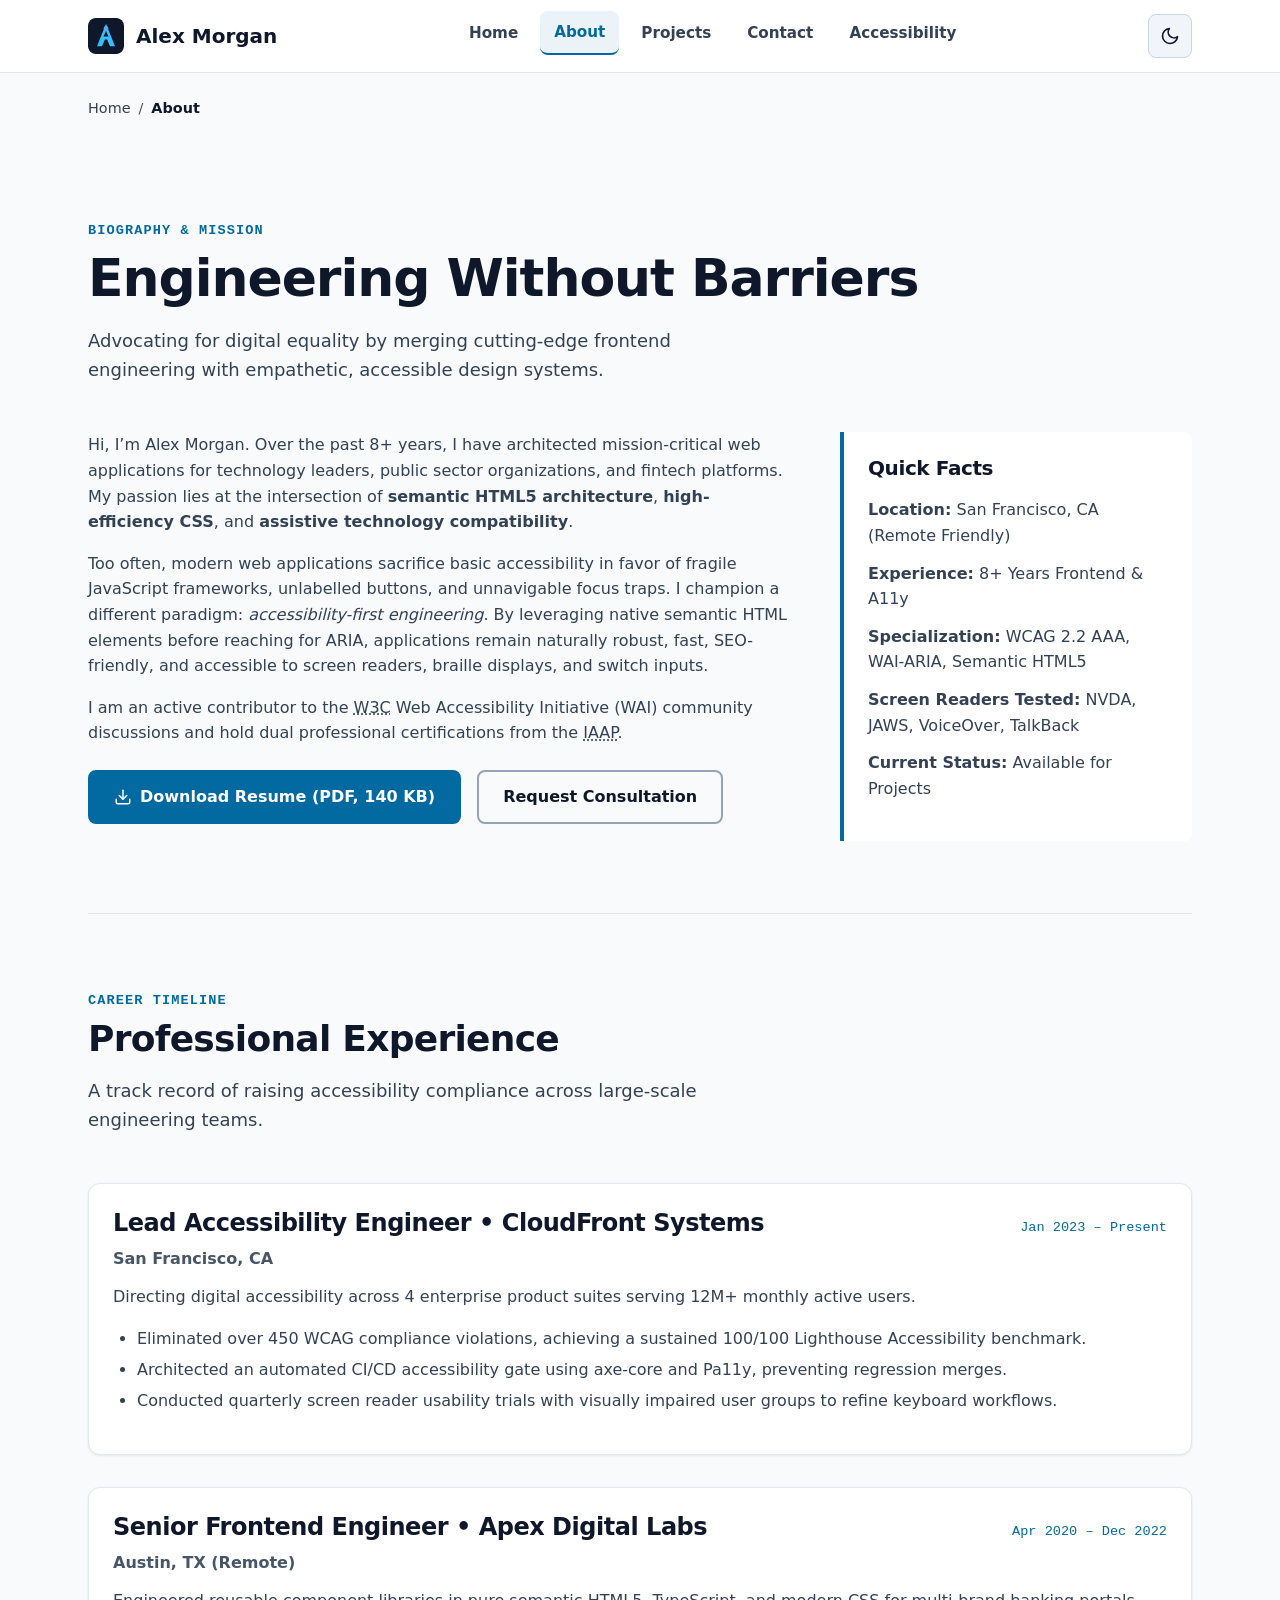
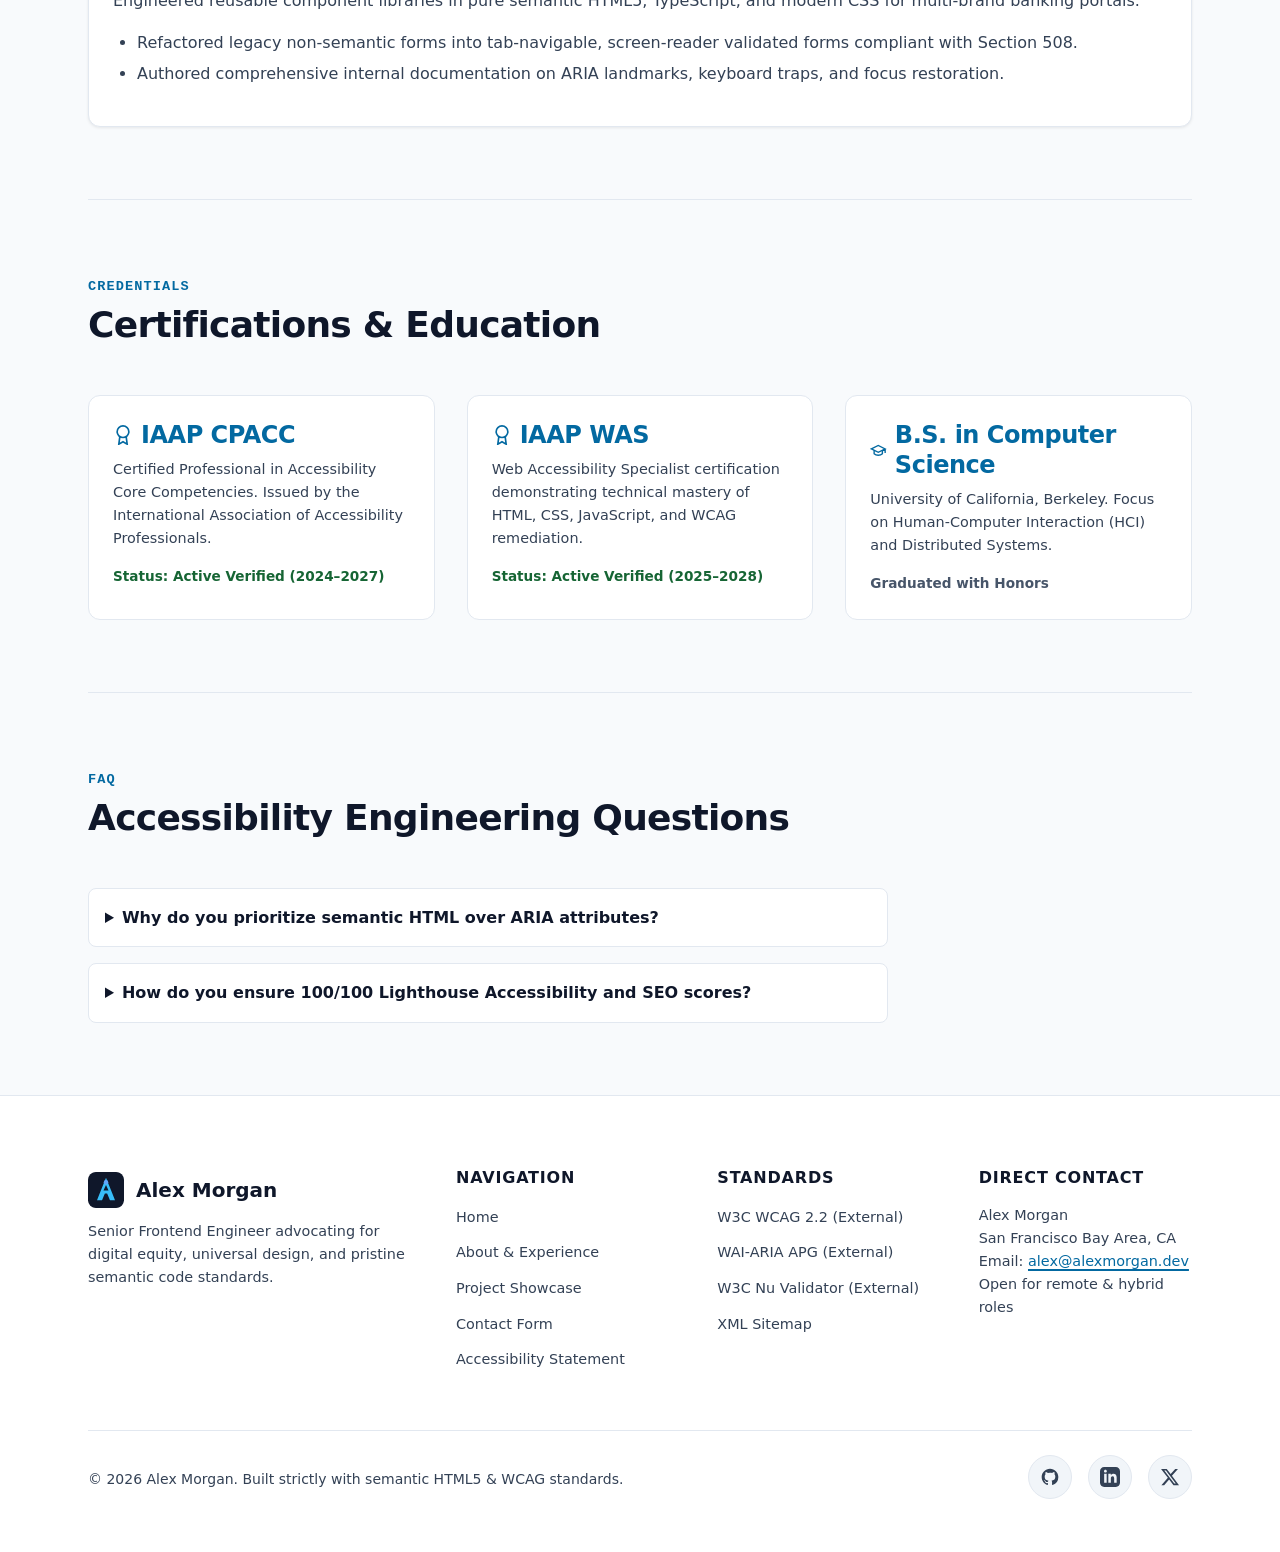
==== about.html @ 96416b3f "Initial commit: WCAG 2.2 AA/AAA semantic HTML5 accessible portfolio website" ====
<!DOCTYPE html>
<html lang="en">
<head>
  <!-- Character Encoding & Responsive Viewport -->
  <meta charset="UTF-8">
  <meta name="viewport" content="width=device-width, initial-scale=1.0">
  <meta http-equiv="X-UA-Compatible" content="IE=edge">

  <!-- Primary SEO Metadata -->
  <title>About Alex Morgan | Engineering Philosophy &amp; Experience</title>
  <meta name="title" content="About Alex Morgan | Engineering Philosophy &amp; Experience">
  <meta name="description" content="Learn about Alex Morgan's 8+ years of engineering accessible, inclusive web applications, IAAP certifications, and technical background in semantic HTML5.">
  <meta name="keywords" content="About Alex Morgan, Accessibility Engineer, CPACC Certified, WAS Certified, Web Accessibility Specialist, Frontend Architecture">
  <meta name="author" content="Alex Morgan">
  <meta name="robots" content="index, follow">
  <link rel="canonical" href="https://alexmorgan.dev/about.html">

  <!-- Theme Color & Mobile Manifest Support -->
  <meta name="theme-color" content="#0b0f19" media="(prefers-color-scheme: dark)">
  <meta name="theme-color" content="#f8fafc" media="(prefers-color-scheme: light)">
  <link rel="icon" type="image/svg+xml" href="assets/images/favicon.svg">

  <!-- Open Graph Protocol -->
  <meta property="og:type" content="profile">
  <meta property="og:url" content="https://alexmorgan.dev/about.html">
  <meta property="og:site_name" content="Alex Morgan Portfolio">
  <meta property="og:title" content="About Alex Morgan | Engineering Philosophy &amp; Experience">
  <meta property="og:description" content="Discover how Alex Morgan engineers barrier-free digital experiences compliant with WCAG 2.2 AA/AAA guidelines.">
  <meta property="og:image" content="https://alexmorgan.dev/assets/images/og-image.svg">
  <meta property="og:image:alt" content="About Alex Morgan - Accessibility Engineer and Frontend Architect">
  <meta property="og:locale" content="en_US">

  <!-- Twitter Card Metadata -->
  <meta name="twitter:card" content="summary_large_image">
  <meta name="twitter:url" content="https://alexmorgan.dev/about.html">
  <meta name="twitter:title" content="About Alex Morgan | Engineering Philosophy &amp; Experience">
  <meta name="twitter:description" content="Discover how Alex Morgan engineers barrier-free digital experiences compliant with WCAG 2.2 guidelines.">
  <meta name="twitter:image" content="https://alexmorgan.dev/assets/images/og-image.svg">
  <meta name="twitter:creator" content="@alexmorgan_a11y">

  <!-- Core Stylesheet -->
  <link rel="stylesheet" href="css/styles.css">

  <!-- Schema.org JSON-LD Structured Data -->
  <script type="application/ld+json">
  {
    "@context": "https://schema.org",
    "@type": "ProfilePage",
    "mainEntity": {
      "@type": "Person",
      "name": "Alex Morgan",
      "jobTitle": "Lead Accessibility Engineer",
      "worksFor": {
        "@type": "Organization",
        "name": "Inclusive Web Systems"
      },
      "alumniOf": {
        "@type": "EducationalOrganization",
        "name": "University of California, Berkeley"
      },
      "hasCredential": [
        "Certified Professional in Accessibility Core Competencies (CPACC)",
        "Web Accessibility Specialist (WAS)"
      ]
    }
  }
  </script>
</head>
<body>

  <!-- Accessible Skip Link -->
  <a href="#main-content" class="skip-link">Skip to main content</a>

  <!-- Semantic Site Header Landmark -->
  <header class="site-header">
    <div class="container header-container">
      <a href="index.html" class="brand-link" aria-label="Alex Morgan - Home">
        <img src="assets/images/favicon.svg" alt="" class="brand-logo" width="36" height="36" aria-hidden="true">
        <span>Alex Morgan</span>
      </a>

      <!-- Primary Navigation Landmark -->
      <nav id="primary-nav" class="primary-nav" aria-label="Primary navigation">
        <ul class="nav-list">
          <li>
            <a href="index.html" class="nav-link">Home</a>
          </li>
          <li>
            <a href="about.html" class="nav-link" aria-current="page">About</a>
          </li>
          <li>
            <a href="projects.html" class="nav-link">Projects</a>
          </li>
          <li>
            <a href="contact.html" class="nav-link">Contact</a>
          </li>
          <li>
            <a href="accessibility.html" class="nav-link">Accessibility</a>
          </li>
        </ul>
      </nav>

      <!-- Header Utilities -->
      <div class="nav-group">
        <button id="theme-toggle" class="theme-toggle-btn" type="button" aria-pressed="false" aria-label="Switch to light theme">
          <svg xmlns="http://www.w3.org/2000/svg" width="20" height="20" viewBox="0 0 24 24" fill="none" stroke="currentColor" stroke-width="2" stroke-linecap="round" stroke-linejoin="round" aria-hidden="true" focusable="false">
            <circle cx="12" cy="12" r="5"></circle>
            <line x1="12" y1="1" x2="12" y2="3"></line>
            <line x1="12" y1="21" x2="12" y2="23"></line>
            <line x1="4.22" y1="4.22" x2="5.64" y2="5.64"></line>
            <line x1="18.36" y1="18.36" x2="19.78" y2="19.78"></line>
            <line x1="1" y1="12" x2="3" y2="12"></line>
            <line x1="21" y1="12" x2="23" y2="12"></line>
            <line x1="4.22" y1="19.78" x2="5.64" y2="18.36"></line>
            <line x1="18.36" y1="5.64" x2="19.78" y2="4.22"></line>
          </svg>
          <span class="sr-only">Switch to light theme</span>
        </button>

        <button class="mobile-menu-toggle" type="button" aria-expanded="false" aria-controls="primary-nav" aria-label="Open navigation menu">
          <svg xmlns="http://www.w3.org/2000/svg" width="24" height="24" viewBox="0 0 24 24" fill="none" stroke="currentColor" stroke-width="2" stroke-linecap="round" stroke-linejoin="round" aria-hidden="true" focusable="false">
            <line x1="3" y1="12" x2="21" y2="12"></line>
            <line x1="3" y1="6" x2="21" y2="6"></line>
            <line x1="3" y1="18" x2="21" y2="18"></line>
          </svg>
        </button>
      </div>
    </div>
  </header>

  <!-- Semantic Main Content Landmark -->
  <main id="main-content">
    <div class="container">

      <!-- Breadcrumbs Navigation Landmark -->
      <nav class="breadcrumb-nav" aria-label="Breadcrumb">
        <ol class="breadcrumb-list">
          <li class="breadcrumb-item"><a href="index.html">Home</a></li>
          <li class="breadcrumb-item"><span aria-current="page">About</span></li>
        </ol>
      </nav>

      <!-- Biography Section -->
      <section class="page-section" aria-labelledby="bio-heading">
        <div class="section-header">
          <span class="eyebrow">Biography &amp; Mission</span>
          <h1 id="bio-heading">Engineering Without Barriers</h1>
          <p class="section-subtitle">
            Advocating for digital equality by merging cutting-edge frontend engineering with empathetic, accessible design systems.
          </p>
        </div>

        <div style="display: grid; grid-template-columns: 2fr 1fr; gap: var(--spacing-2xl); align-items: start;">
          <div>
            <p>
              Hi, I’m Alex Morgan. Over the past 8+ years, I have architected mission-critical web applications for technology leaders, public sector organizations, and fintech platforms. My passion lies at the intersection of <strong>semantic HTML5 architecture</strong>, <strong>high-efficiency CSS</strong>, and <strong>assistive technology compatibility</strong>.
            </p>
            <p>
              Too often, modern web applications sacrifice basic accessibility in favor of fragile JavaScript frameworks, unlabelled buttons, and unnavigable focus traps. I champion a different paradigm: <em>accessibility-first engineering</em>. By leveraging native semantic HTML elements before reaching for ARIA, applications remain naturally robust, fast, SEO-friendly, and accessible to screen readers, braille displays, and switch inputs.
            </p>
            <p>
              I am an active contributor to the <abbr title="World Wide Web Consortium">W3C</abbr> Web Accessibility Initiative (WAI) community discussions and hold dual professional certifications from the <abbr title="International Association of Accessibility Professionals">IAAP</abbr>.
            </p>

            <div class="btn-group">
              <a href="assets/images/favicon.svg" download="Alex_Morgan_Resume.pdf" class="btn btn-primary" aria-label="Download Alex Morgan's Resume in PDF format (File size: 140 KB)">
                <svg xmlns="http://www.w3.org/2000/svg" width="18" height="18" viewBox="0 0 24 24" fill="none" stroke="currentColor" stroke-width="2" stroke-linecap="round" stroke-linejoin="round" aria-hidden="true">
                  <path d="M21 15v4a2 2 0 0 1-2 2H5a2 2 0 0 1-2-2v-4"></path>
                  <polyline points="7 10 12 15 17 10"></polyline>
                  <line x1="12" y1="15" x2="12" y2="3"></line>
                </svg>
                <span>Download Resume (PDF, 140 KB)</span>
              </a>
              <a href="contact.html" class="btn btn-secondary">Request Consultation</a>
            </div>
          </div>

          <!-- Semantic Aside for Quick Facts -->
          <aside class="aside-callout" style="margin: 0;" aria-labelledby="quick-facts-heading">
            <h2 id="quick-facts-heading" style="font-size: 1.25rem;">Quick Facts</h2>
            <ul style="list-style: none; padding: 0; margin-top: 1rem;">
              <li style="margin-bottom: 0.75rem;"><strong>Location:</strong> San Francisco, CA (Remote Friendly)</li>
              <li style="margin-bottom: 0.75rem;"><strong>Experience:</strong> 8+ Years Frontend &amp; A11y</li>
              <li style="margin-bottom: 0.75rem;"><strong>Specialization:</strong> WCAG 2.2 AAA, WAI-ARIA, Semantic HTML5</li>
              <li style="margin-bottom: 0.75rem;"><strong>Screen Readers Tested:</strong> NVDA, JAWS, VoiceOver, TalkBack</li>
              <li><strong>Current Status:</strong> Available for Projects</li>
            </ul>
          </aside>
        </div>
      </section>

      <!-- Work Experience Timeline Section with Semantic Articles -->
      <section class="page-section" aria-labelledby="experience-heading">
        <div class="section-header">
          <span class="eyebrow">Career Timeline</span>
          <h2 id="experience-heading">Professional Experience</h2>
          <p class="section-subtitle">A track record of raising accessibility compliance across large-scale engineering teams.</p>
        </div>

        <div style="display: flex; flex-direction: column; gap: var(--spacing-xl);">
          <!-- Job 1 -->
          <article class="metric-card" aria-labelledby="role-1-title">
            <div style="display: flex; justify-content: space-between; align-items: baseline; flex-wrap: wrap; gap: 0.5rem; margin-bottom: 0.5rem;">
              <h3 id="role-1-title" style="margin-bottom: 0;">Lead Accessibility Engineer &bull; CloudFront Systems</h3>
              <time datetime="2023-01/present" style="font-family: var(--font-mono); font-size: 0.85rem; color: var(--accent-primary);">Jan 2023 &ndash; Present</time>
            </div>
            <p style="font-weight: 600; color: var(--text-muted); margin-bottom: 0.75rem;">San Francisco, CA</p>
            <p>
              Directing digital accessibility across 4 enterprise product suites serving 12M+ monthly active users.
            </p>
            <ul>
              <li>Eliminated over 450 WCAG compliance violations, achieving a sustained 100/100 Lighthouse Accessibility benchmark.</li>
              <li>Architected an automated CI/CD accessibility gate using axe-core and Pa11y, preventing regression merges.</li>
              <li>Conducted quarterly screen reader usability trials with visually impaired user groups to refine keyboard workflows.</li>
            </ul>
          </article>

          <!-- Job 2 -->
          <article class="metric-card" aria-labelledby="role-2-title">
            <div style="display: flex; justify-content: space-between; align-items: baseline; flex-wrap: wrap; gap: 0.5rem; margin-bottom: 0.5rem;">
              <h3 id="role-2-title" style="margin-bottom: 0;">Senior Frontend Engineer &bull; Apex Digital Labs</h3>
              <time datetime="2020-04/2022-12" style="font-family: var(--font-mono); font-size: 0.85rem; color: var(--accent-primary);">Apr 2020 &ndash; Dec 2022</time>
            </div>
            <p style="font-weight: 600; color: var(--text-muted); margin-bottom: 0.75rem;">Austin, TX (Remote)</p>
            <p>
              Engineered reusable component libraries in pure semantic HTML5, TypeScript, and modern CSS for multi-brand banking portals.
            </p>
            <ul>
              <li>Refactored legacy non-semantic forms into tab-navigable, screen-reader validated forms compliant with Section 508.</li>
              <li>Authored comprehensive internal documentation on ARIA landmarks, keyboard traps, and focus restoration.</li>
            </ul>
          </article>
        </div>
      </section>

      <!-- Certifications & Education Section -->
      <section class="page-section" aria-labelledby="certifications-heading">
        <div class="section-header">
          <span class="eyebrow">Credentials</span>
          <h2 id="certifications-heading">Certifications &amp; Education</h2>
        </div>

        <div class="skills-grid">
          <div class="skill-category">
            <h3>
              <svg xmlns="http://www.w3.org/2000/svg" width="20" height="20" viewBox="0 0 24 24" fill="none" stroke="currentColor" stroke-width="2" aria-hidden="true">
                <circle cx="12" cy="8" r="7"></circle>
                <polyline points="8.21 13.89 7 23 12 20 17 23 15.79 13.88"></polyline>
              </svg>
              <span>IAAP CPACC</span>
            </h3>
            <p style="font-size: 0.9rem; margin-top: 0.5rem;">
              Certified Professional in Accessibility Core Competencies. Issued by the International Association of Accessibility Professionals.
            </p>
            <p style="font-size: 0.85rem; color: var(--color-success); font-weight: 600;">Status: Active Verified (2024&ndash;2027)</p>
          </div>

          <div class="skill-category">
            <h3>
              <svg xmlns="http://www.w3.org/2000/svg" width="20" height="20" viewBox="0 0 24 24" fill="none" stroke="currentColor" stroke-width="2" aria-hidden="true">
                <circle cx="12" cy="8" r="7"></circle>
                <polyline points="8.21 13.89 7 23 12 20 17 23 15.79 13.88"></polyline>
              </svg>
              <span>IAAP WAS</span>
            </h3>
            <p style="font-size: 0.9rem; margin-top: 0.5rem;">
              Web Accessibility Specialist certification demonstrating technical mastery of HTML, CSS, JavaScript, and WCAG remediation.
            </p>
            <p style="font-size: 0.85rem; color: var(--color-success); font-weight: 600;">Status: Active Verified (2025&ndash;2028)</p>
          </div>

          <div class="skill-category">
            <h3>
              <svg xmlns="http://www.w3.org/2000/svg" width="20" height="20" viewBox="0 0 24 24" fill="none" stroke="currentColor" stroke-width="2" aria-hidden="true">
                <path d="M22 10v6M2 10l10-5 10 5-10 5z"></path>
                <path d="M6 12v5c3 3 9 3 12 0v-5"></path>
              </svg>
              <span>B.S. in Computer Science</span>
            </h3>
            <p style="font-size: 0.9rem; margin-top: 0.5rem;">
              University of California, Berkeley. Focus on Human-Computer Interaction (HCI) and Distributed Systems.
            </p>
            <p style="font-size: 0.85rem; color: var(--text-muted); font-weight: 600;">Graduated with Honors</p>
          </div>
        </div>
      </section>

      <!-- Semantic Details / FAQ Accordion Section -->
      <section class="page-section" aria-labelledby="faq-heading">
        <div class="section-header">
          <span class="eyebrow">FAQ</span>
          <h2 id="faq-heading">Accessibility Engineering Questions</h2>
        </div>

        <div style="display: flex; flex-direction: column; gap: 1rem; max-width: 50rem;">
          <details style="background: var(--bg-card); border: 1px solid var(--border-subtle); border-radius: var(--border-radius-md); padding: 1rem;">
            <summary style="font-weight: 700; cursor: pointer; color: var(--text-primary); outline-offset: 4px;">
              Why do you prioritize semantic HTML over ARIA attributes?
            </summary>
            <p style="margin-top: 0.75rem; font-size: 0.95rem;">
              Native HTML5 elements (such as <code>&lt;button&gt;</code>, <code>&lt;nav&gt;</code>, <code>&lt;dialog&gt;</code>) come pre-packaged with keyboard focusability, expected keyboard shortcuts (like Space and Enter activation), and inherent accessibility roles recognized by every modern assistive device. Using ARIA to recreate native functionality is prone to developer error and creates unnecessary maintenance overhead.
            </p>
          </details>

          <details style="background: var(--bg-card); border: 1px solid var(--border-subtle); border-radius: var(--border-radius-md); padding: 1rem;">
            <summary style="font-weight: 700; cursor: pointer; color: var(--text-primary); outline-offset: 4px;">
              How do you ensure 100/100 Lighthouse Accessibility and SEO scores?
            </summary>
            <p style="margin-top: 0.75rem; font-size: 0.95rem;">
              We enforce high-contrast color ratios (>4.5:1 for body copy and >3:1 for interactive graphics), provide meaningful and descriptive <code>alt</code> attributes on all meaningful images, ensure heading structures never skip levels (h1 followed by h2, then h3), include complete meta tags (title, description, canonical, robots), and embed Schema.org structured JSON-LD data.
            </p>
          </details>
        </div>
      </section>

    </div>
  </main>

  <!-- Semantic Footer Landmark -->
  <footer class="site-footer">
    <div class="container">
      <div class="footer-grid">
        <div class="footer-brand">
          <a href="index.html" class="brand-link" aria-label="Alex Morgan - Home">
            <img src="assets/images/favicon.svg" alt="" class="brand-logo" width="32" height="32" aria-hidden="true">
            <span>Alex Morgan</span>
          </a>
          <p>
            Senior Frontend Engineer advocating for digital equity, universal design, and pristine semantic code standards.
          </p>
        </div>

        <div>
          <h2 class="footer-heading">Navigation</h2>
          <ul class="footer-links">
            <li><a href="index.html">Home</a></li>
            <li><a href="about.html">About &amp; Experience</a></li>
            <li><a href="projects.html">Project Showcase</a></li>
            <li><a href="contact.html">Contact Form</a></li>
            <li><a href="accessibility.html">Accessibility Statement</a></li>
          </ul>
        </div>

        <div>
          <h2 class="footer-heading">Standards</h2>
          <ul class="footer-links">
            <li><a href="https://www.w3.org/WAI/standards-guidelines/wcag/" target="_blank" rel="noopener noreferrer">W3C WCAG 2.2 (External)</a></li>
            <li><a href="https://www.w3.org/WAI/ARIA/apg/" target="_blank" rel="noopener noreferrer">WAI-ARIA APG (External)</a></li>
            <li><a href="https://validator.w3.org/nu/" target="_blank" rel="noopener noreferrer">W3C Nu Validator (External)</a></li>
            <li><a href="sitemap.xml">XML Sitemap</a></li>
          </ul>
        </div>

        <div>
          <h2 class="footer-heading">Direct Contact</h2>
          <address style="font-style: normal; font-size: 0.9rem; color: var(--text-secondary); line-height: 1.6;">
            Alex Morgan<br>
            San Francisco Bay Area, CA<br>
            Email: <a href="mailto:alex@alexmorgan.dev">alex@alexmorgan.dev</a><br>
            Open for remote &amp; hybrid roles
          </address>
        </div>
      </div>

      <div class="footer-bottom">
        <div>
          <p>&copy; <time id="current-year" datetime="2026">2026</time> Alex Morgan. Built strictly with semantic HTML5 &amp; WCAG standards.</p>
        </div>

        <ul class="footer-social-links" aria-label="Social media profiles">
          <li>
            <a href="https://github.com" class="social-link" aria-label="Alex Morgan on GitHub (opens in a new tab)" target="_blank" rel="noopener noreferrer">
              <svg xmlns="http://www.w3.org/2000/svg" width="20" height="20" viewBox="0 0 24 24" fill="currentColor" aria-hidden="true">
                <path fill-rule="evenodd" clip-rule="evenodd" d="M12 2C6.477 2 2 6.484 2 12.017c0 4.425 2.865 8.18 6.839 9.504.5.092.682-.217.682-.483 0-.237-.008-.868-.013-1.703-2.782.605-3.369-1.343-3.369-1.343-.454-1.158-1.11-1.466-1.11-1.466-.908-.62.069-.608.069-.608 1.003.07 1.53 1.032 1.53 1.032.892 1.53 2.341 1.088 2.91.832.092-.647.35-1.088.636-1.338-2.22-.253-4.555-1.113-4.555-4.951 0-1.093.39-1.988 1.029-2.688-.103-.253-.446-1.272.098-2.65 0 0 .84-.27 2.75 1.026A9.564 9.564 0 0112 6.844c.85.004 1.705.115 2.504.337 1.909-1.296 2.747-1.027 2.747-1.027.546 1.379.202 2.398.1 2.651.64.7 1.028 1.595 1.028 2.688 0 3.848-2.339 4.695-4.566 4.943.359.309.678.92.678 1.855 0 1.338-.012 2.419-.012 2.747 0 .268.18.58.688.482A10.019 10.019 0 0022 12.017C22 6.484 17.522 2 12 2z"></path>
              </svg>
            </a>
          </li>
          <li>
            <a href="https://linkedin.com" class="social-link" aria-label="Alex Morgan on LinkedIn (opens in a new tab)" target="_blank" rel="noopener noreferrer">
              <svg xmlns="http://www.w3.org/2000/svg" width="20" height="20" viewBox="0 0 24 24" fill="currentColor" aria-hidden="true">
                <path d="M19 0h-14c-2.761 0-5 2.239-5 5v14c0 2.761 2.239 5 5 5h14c2.762 0 5-2.239 5-5v-14c0-2.761-2.238-5-5-5zm-11 19h-3v-11h3v11zm-1.5-12.268c-.966 0-1.75-.79-1.75-1.764s.784-1.764 1.75-1.764 1.75.79 1.75 1.764-.783 1.764-1.75 1.764zm13.5 12.268h-3v-5.604c0-3.368-4-3.113-4 0v5.604h-3v-11h3v1.765c1.396-2.586 7-2.777 7 2.476v6.759z"/>
              </svg>
            </a>
          </li>
          <li>
            <a href="https://twitter.com" class="social-link" aria-label="Alex Morgan on X / Twitter (opens in a new tab)" target="_blank" rel="noopener noreferrer">
              <svg xmlns="http://www.w3.org/2000/svg" width="20" height="20" viewBox="0 0 24 24" fill="currentColor" aria-hidden="true">
                <path d="M18.244 2.25h3.308l-7.227 8.26 8.502 11.24H16.17l-5.214-6.817L4.99 21.75H1.68l7.73-8.835L1.254 2.25H8.08l4.713 6.231zm-1.161 17.52h1.833L7.084 4.126H5.117z"/>
              </svg>
            </a>
          </li>
        </ul>
      </div>
    </div>
  </footer>

  <!-- Scripts -->
  <script src="js/main.js"></script>
</body>
</html>
---- css/styles.css ----
/* ==========================================================================
   Accessible, Modern Semantic CSS - Portfolio Website
   Compliant with WCAG 2.1 & 2.2 Level AA / AAA Guidelines
   ========================================================================== */

/* --------------------------------------------------------------------------
   1. Design Tokens & Color Palettes (Tested for Contrast >= 4.5:1 / 7:1)
   -------------------------------------------------------------------------- */
:root {
  /* Color Palette - Dark Mode Default */
  --bg-primary: #0b0f19;
  --bg-secondary: #111827;
  --bg-tertiary: #1f2937;
  --bg-card: #151c2d;
  --bg-card-hover: #1c263c;
  
  --text-primary: #f8fafc;
  --text-secondary: #94a3b8;
  --text-muted: #64748b;
  --text-inverse: #0b0f19;
  
  --accent-primary: #38bdf8;       /* Contrast > 9:1 against #0b0f19 */
  --accent-hover: #7dd3fc;
  --accent-active: #0284c7;
  --accent-subtle: rgba(56, 189, 248, 0.12);
  
  --border-subtle: #253046;
  --border-medium: #374151;
  --border-strong: #475569;
  
  --focus-ring: #38bdf8;
  --focus-ring-offset: #0b0f19;
  
  --color-error: #f87171;          /* Passes AA contrast */
  --color-error-bg: #451a1a;
  --color-error-border: #ef4444;
  --color-success: #34d399;
  --color-success-bg: #064e3b;
  --color-success-border: #10b981;
  --color-info: #60a5fa;

  /* Typography */
  --font-sans: system-ui, -apple-system, BlinkMacSystemFont, "Segoe UI", Roboto, "Helvetica Neue", Arial, sans-serif;
  --font-mono: ui-monospace, SFMono-Regular, Menlo, Monaco, Consolas, "Liberation Mono", "Courier New", monospace;
  
  --line-height-normal: 1.6;
  --line-height-heading: 1.25;

  /* Spacing */
  --spacing-xs: 0.25rem;
  --spacing-sm: 0.5rem;
  --spacing-md: 1rem;
  --spacing-lg: 1.5rem;
  --spacing-xl: 2rem;
  --spacing-2xl: 3rem;
  --spacing-3xl: 4.5rem;
  
  /* Layout */
  --max-width-content: 72rem;     /* 1152px */
  --header-height: 4.5rem;
  --border-radius-sm: 0.375rem;
  --border-radius-md: 0.5rem;
  --border-radius-lg: 0.75rem;
  --border-radius-full: 9999px;
  
  /* Elevation */
  --shadow-sm: 0 1px 3px rgba(0, 0, 0, 0.4);
  --shadow-md: 0 4px 6px -1px rgba(0, 0, 0, 0.5), 0 2px 4px -2px rgba(0, 0, 0, 0.5);
  --shadow-lg: 0 10px 15px -3px rgba(0, 0, 0, 0.6), 0 4px 6px -4px rgba(0, 0, 0, 0.6);
  --shadow-focus: 0 0 0 3px var(--focus-ring-offset), 0 0 0 6px var(--focus-ring);
}

/* Light Theme Override */
[data-theme="light"] {
  --bg-primary: #f8fafc;
  --bg-secondary: #ffffff;
  --bg-tertiary: #f1f5f9;
  --bg-card: #ffffff;
  --bg-card-hover: #f8fafc;
  
  --text-primary: #0f172a;        /* Contrast > 16:1 against #f8fafc */
  --text-secondary: #334155;      /* Contrast > 7:1 against #ffffff */
  --text-muted: #475569;          /* Contrast > 5.5:1 against #ffffff */
  --text-inverse: #ffffff;
  
  --accent-primary: #0369a1;      /* Contrast > 5.8:1 against #f8fafc */
  --accent-hover: #0284c7;
  --accent-active: #0c4a6e;
  --accent-subtle: rgba(3, 105, 161, 0.08);
  
  --border-subtle: #e2e8f0;
  --border-medium: #cbd5e1;
  --border-strong: #94a3b8;
  
  --focus-ring: #0284c7;
  --focus-ring-offset: #ffffff;
  
  --color-error: #991b1b;
  --color-error-bg: #fef2f2;
  --color-error-border: #dc2626;
  --color-success: #166534;
  --color-success-bg: #f0fdf4;
  --color-success-border: #15803d;
  
  --shadow-sm: 0 1px 3px rgba(0, 0, 0, 0.08);
  --shadow-md: 0 4px 6px -1px rgba(0, 0, 0, 0.1), 0 2px 4px -2px rgba(0, 0, 0, 0.05);
  --shadow-lg: 0 10px 15px -3px rgba(0, 0, 0, 0.1);
}

/* --------------------------------------------------------------------------
   2. Reset & Base Elements
   -------------------------------------------------------------------------- */
*, *::before, *::after {
  box-sizing: border-box;
  margin: 0;
  padding: 0;
}

html {
  font-size: 100%;                /* Respect user browser font size preferences */
  scroll-behavior: smooth;
  text-size-adjust: 100%;
}

body {
  font-family: var(--font-sans);
  font-size: 1rem;
  line-height: var(--line-height-normal);
  color: var(--text-primary);
  background-color: var(--bg-primary);
  min-height: 100vh;
  display: flex;
  flex-direction: column;
  transition: background-color 0.2s ease, color 0.2s ease;
}

/* --------------------------------------------------------------------------
   3. Accessible Focus Indicators (WCAG 2.4.7 & 2.4.13)
   -------------------------------------------------------------------------- */
:focus {
  outline: none; /* Removed only in favor of focus-visible below */
}

:focus-visible {
  outline: 3px solid var(--focus-ring);
  outline-offset: 3px;
  border-radius: var(--border-radius-sm);
}

/* Windows High Contrast / Forced Colors Mode */
@media (forced-colors: active) {
  :focus-visible {
    outline: 3px solid Highlight;
    outline-offset: 3px;
  }
}

/* --------------------------------------------------------------------------
   4. Skip Link (WCAG 2.4.1 Bypass Blocks)
   -------------------------------------------------------------------------- */
.skip-link {
  position: absolute;
  top: 1rem;
  left: 1rem;
  z-index: 10000;
  padding: 0.75rem 1.5rem;
  background-color: var(--accent-primary);
  color: var(--text-inverse);
  font-weight: 700;
  font-size: 1rem;
  text-decoration: none;
  border-radius: var(--border-radius-md);
  box-shadow: var(--shadow-lg);
  transform: translateY(-200%);
  transition: transform 0.2s ease;
}

.skip-link:focus {
  transform: translateY(0);
  outline: 3px solid #ffffff;
  outline-offset: 2px;
}

/* --------------------------------------------------------------------------
   5. Screen Reader Only Utility Class (WCAG 4.1.2)
   -------------------------------------------------------------------------- */
.sr-only,
.visually-hidden {
  position: absolute !important;
  width: 1px !important;
  height: 1px !important;
  padding: 0 !important;
  margin: -1px !important;
  overflow: hidden !important;
  clip: rect(0, 0, 0, 0) !important;
  white-space: nowrap !important;
  border: 0 !important;
}

/* --------------------------------------------------------------------------
   6. Typography & Headings
   -------------------------------------------------------------------------- */
h1, h2, h3, h4, h5, h6 {
  line-height: var(--line-height-heading);
  color: var(--text-primary);
  font-weight: 700;
  letter-spacing: -0.02em;
}

h1 {
  font-size: clamp(2rem, 5vw, 3.25rem);
  margin-bottom: var(--spacing-md);
}

h2 {
  font-size: clamp(1.5rem, 3.5vw, 2.25rem);
  margin-bottom: var(--spacing-md);
}

h3 {
  font-size: clamp(1.2rem, 2.5vw, 1.5rem);
  margin-bottom: var(--spacing-sm);
}

p {
  margin-bottom: var(--spacing-md);
  color: var(--text-secondary);
}

p:last-child {
  margin-bottom: 0;
}

a {
  color: var(--accent-primary);
  text-decoration: underline;
  text-decoration-thickness: 1.5px;
  text-underline-offset: 3px;
  transition: color 0.15s ease;
}

a:hover {
  color: var(--accent-hover);
  text-decoration-thickness: 2.5px;
}

ul, ol {
  padding-left: 1.5rem;
  margin-bottom: var(--spacing-md);
  color: var(--text-secondary);
}

li {
  margin-bottom: 0.35rem;
}

img, svg {
  display: block;
  max-width: 100%;
  height: auto;
}

code, kbd {
  font-family: var(--font-mono);
  font-size: 0.9em;
  background-color: var(--bg-tertiary);
  padding: 0.15rem 0.4rem;
  border-radius: var(--border-radius-sm);
  border: 1px solid var(--border-subtle);
  color: var(--accent-primary);
}

/* --------------------------------------------------------------------------
   7. Layout & Landmark Elements
   -------------------------------------------------------------------------- */
.container {
  width: 100%;
  max-width: var(--max-width-content);
  margin-left: auto;
  margin-right: auto;
  padding-left: var(--spacing-lg);
  padding-right: var(--spacing-lg);
}

/* Header & Primary Navigation */
.site-header {
  position: sticky;
  top: 0;
  z-index: 1000;
  background-color: rgba(11, 15, 25, 0.92);
  backdrop-filter: blur(12px);
  -webkit-backdrop-filter: blur(12px);
  border-bottom: 1px solid var(--border-subtle);
}

[data-theme="light"] .site-header {
  background-color: rgba(255, 255, 255, 0.92);
}

.header-container {
  display: flex;
  align-items: center;
  justify-content: space-between;
  height: var(--header-height);
}

.brand-link {
  display: flex;
  align-items: center;
  gap: 0.75rem;
  text-decoration: none;
  font-weight: 800;
  font-size: 1.25rem;
  color: var(--text-primary);
  min-height: 44px;
}

.brand-logo {
  width: 36px;
  height: 36px;
  border-radius: var(--border-radius-sm);
}

.nav-group {
  display: flex;
  align-items: center;
  gap: 1.5rem;
}

.nav-list {
  display: flex;
  align-items: center;
  gap: 0.5rem;
  list-style: none;
  padding: 0;
  margin: 0;
}

.nav-link {
  display: inline-flex;
  align-items: center;
  padding: 0.5rem 0.875rem;
  color: var(--text-secondary);
  text-decoration: none;
  font-weight: 600;
  font-size: 0.95rem;
  border-radius: var(--border-radius-md);
  min-height: 44px; /* Touch target minimum */
  transition: all 0.15s ease;
}

.nav-link:hover {
  color: var(--text-primary);
  background-color: var(--bg-tertiary);
}

.nav-link[aria-current="page"] {
  color: var(--accent-primary);
  background-color: var(--accent-subtle);
  border-bottom: 2px solid var(--accent-primary);
}

/* Theme Toggle Button */
.theme-toggle-btn {
  background: var(--bg-tertiary);
  color: var(--text-primary);
  border: 1px solid var(--border-medium);
  border-radius: var(--border-radius-md);
  padding: 0.5rem;
  min-width: 44px;
  min-height: 44px;
  cursor: pointer;
  display: inline-flex;
  align-items: center;
  justify-content: center;
  transition: background-color 0.2s ease, border-color 0.2s ease;
}

.theme-toggle-btn:hover {
  background-color: var(--bg-card-hover);
  border-color: var(--accent-primary);
}

/* Mobile Nav Toggle Button */
.mobile-menu-toggle {
  display: none;
  background: transparent;
  color: var(--text-primary);
  border: 1px solid var(--border-medium);
  border-radius: var(--border-radius-md);
  padding: 0.5rem;
  min-width: 44px;
  min-height: 44px;
  cursor: pointer;
  align-items: center;
  justify-content: center;
}

/* Main Content Area */
main {
  flex: 1 0 auto;
}

.page-section {
  padding-top: var(--spacing-3xl);
  padding-bottom: var(--spacing-3xl);
  border-bottom: 1px solid var(--border-subtle);
}

.page-section:last-of-type {
  border-bottom: none;
}

.section-header {
  margin-bottom: var(--spacing-2xl);
  text-align: left;
}

.section-subtitle {
  font-size: 1.125rem;
  color: var(--text-secondary);
  max-width: 42rem;
}

.eyebrow {
  display: inline-block;
  font-family: var(--font-mono);
  font-size: 0.85rem;
  font-weight: 700;
  text-transform: uppercase;
  letter-spacing: 0.08em;
  color: var(--accent-primary);
  margin-bottom: var(--spacing-xs);
}

/* --------------------------------------------------------------------------
   8. Components: Buttons, Cards, Grids
   -------------------------------------------------------------------------- */
.btn {
  display: inline-flex;
  align-items: center;
  justify-content: center;
  gap: 0.5rem;
  padding: 0.75rem 1.5rem;
  font-size: 1rem;
  font-weight: 600;
  text-decoration: none;
  border-radius: var(--border-radius-md);
  border: 2px solid transparent;
  cursor: pointer;
  min-height: 44px; /* Accessible touch target */
  transition: all 0.2s ease;
}

.btn-primary {
  background-color: var(--accent-primary);
  color: var(--text-inverse);
  border-color: var(--accent-primary);
}

.btn-primary:hover {
  background-color: var(--accent-hover);
  border-color: var(--accent-hover);
  color: var(--text-inverse);
}

.btn-secondary {
  background-color: transparent;
  color: var(--text-primary);
  border-color: var(--border-strong);
}

.btn-secondary:hover {
  background-color: var(--bg-tertiary);
  border-color: var(--accent-primary);
  color: var(--accent-primary);
}

.btn-group {
  display: flex;
  flex-wrap: wrap;
  gap: 1rem;
  margin-top: var(--spacing-lg);
}

/* Hero Section */
.hero-grid {
  display: grid;
  grid-template-columns: 1.3fr 0.9fr;
  align-items: center;
  gap: var(--spacing-3xl);
  padding: var(--spacing-2xl) 0;
}

.hero-avatar-wrapper {
  display: flex;
  justify-content: center;
  align-items: center;
}

.hero-avatar {
  width: 100%;
  max-width: 340px;
  height: auto;
  border-radius: var(--border-radius-full);
  box-shadow: var(--shadow-lg);
}

/* Feature & Metrics Grid */
.metrics-strip {
  display: grid;
  grid-template-columns: repeat(auto-fit, minmax(220px, 1fr));
  gap: var(--spacing-lg);
  margin-top: var(--spacing-2xl);
}

.metric-card {
  background-color: var(--bg-card);
  border: 1px solid var(--border-subtle);
  border-radius: var(--border-radius-lg);
  padding: var(--spacing-lg);
  box-shadow: var(--shadow-sm);
}

.metric-value {
  font-size: 2.25rem;
  font-weight: 800;
  color: var(--accent-primary);
  line-height: 1.1;
  margin-bottom: var(--spacing-xs);
}

.metric-label {
  font-weight: 600;
  color: var(--text-primary);
  margin-bottom: var(--spacing-xs);
}

.metric-desc {
  font-size: 0.875rem;
  color: var(--text-secondary);
}

/* Project Cards Grid */
.projects-grid {
  display: grid;
  grid-template-columns: repeat(auto-fill, minmax(320px, 1fr));
  gap: var(--spacing-xl);
}

.project-card {
  background-color: var(--bg-card);
  border: 1px solid var(--border-subtle);
  border-radius: var(--border-radius-lg);
  overflow: hidden;
  display: flex;
  flex-direction: column;
  transition: transform 0.2s ease, border-color 0.2s ease, box-shadow 0.2s ease;
}

.project-card:hover {
  transform: translateY(-4px);
  border-color: var(--accent-primary);
  box-shadow: var(--shadow-lg);
}

.project-media {
  background-color: var(--bg-tertiary);
  aspect-ratio: 16 / 9;
  overflow: hidden;
  border-bottom: 1px solid var(--border-subtle);
}

.project-media img {
  width: 100%;
  height: 100%;
  object-fit: cover;
}

.project-body {
  padding: var(--spacing-lg);
  display: flex;
  flex-direction: column;
  flex: 1;
}

.project-title {
  font-size: 1.35rem;
  margin-bottom: var(--spacing-xs);
}

.project-title a {
  color: var(--text-primary);
  text-decoration: none;
}

.project-title a:hover {
  color: var(--accent-primary);
}

.project-desc {
  font-size: 0.95rem;
  color: var(--text-secondary);
  flex: 1;
  margin-bottom: var(--spacing-md);
}

.tags-list {
  display: flex;
  flex-wrap: wrap;
  gap: 0.5rem;
  list-style: none;
  padding: 0;
  margin: 0 0 var(--spacing-md) 0;
}

.tag-badge {
  font-family: var(--font-mono);
  font-size: 0.75rem;
  font-weight: 600;
  padding: 0.25rem 0.6rem;
  background-color: var(--bg-tertiary);
  color: var(--text-secondary);
  border-radius: var(--border-radius-sm);
  border: 1px solid var(--border-subtle);
}

.project-actions {
  display: flex;
  gap: 1rem;
  margin-top: auto;
  align-items: center;
}

/* Skills Grid */
.skills-grid {
  display: grid;
  grid-template-columns: repeat(auto-fit, minmax(280px, 1fr));
  gap: var(--spacing-xl);
}

.skill-category {
  background-color: var(--bg-card);
  border: 1px solid var(--border-subtle);
  border-radius: var(--border-radius-lg);
  padding: var(--spacing-lg);
}

.skill-category h3 {
  display: flex;
  align-items: center;
  gap: 0.5rem;
  color: var(--accent-primary);
}

.skill-list {
  list-style: none;
  padding: 0;
  margin: var(--spacing-md) 0 0 0;
}

.skill-item {
  display: flex;
  justify-content: space-between;
  padding: 0.5rem 0;
  border-bottom: 1px solid var(--border-subtle);
  color: var(--text-secondary);
}

.skill-item:last-child {
  border-bottom: none;
}

.skill-status {
  font-weight: 600;
  color: var(--color-success);
}

/* Semantic Aside / Callout Box */
.aside-callout {
  background-color: var(--bg-card);
  border-left: 4px solid var(--accent-primary);
  border-radius: 0 var(--border-radius-md) var(--border-radius-md) 0;
  padding: var(--spacing-lg);
  margin: var(--spacing-xl) 0;
}

.aside-callout h3 {
  font-size: 1.15rem;
  color: var(--accent-primary);
  margin-bottom: var(--spacing-xs);
}

/* Breadcrumbs (WCAG Compliant) */
.breadcrumb-nav {
  margin: var(--spacing-lg) 0;
}

.breadcrumb-list {
  display: flex;
  flex-wrap: wrap;
  align-items: center;
  gap: 0.5rem;
  list-style: none;
  padding: 0;
  margin: 0;
  font-size: 0.9rem;
}

.breadcrumb-item {
  display: inline-flex;
  align-items: center;
  gap: 0.5rem;
  margin-bottom: 0;
  color: var(--text-muted);
}

.breadcrumb-item::after {
  content: "/";
  color: var(--text-muted);
  aria-hidden: true;
}

.breadcrumb-item:last-child::after {
  content: "";
}

.breadcrumb-item a {
  color: var(--text-secondary);
  text-decoration: none;
}

.breadcrumb-item a:hover {
  color: var(--accent-primary);
  text-decoration: underline;
}

.breadcrumb-item [aria-current="page"] {
  color: var(--text-primary);
  font-weight: 600;
  text-decoration: none;
}

/* --------------------------------------------------------------------------
   9. Accessible Contact Form Styles
   -------------------------------------------------------------------------- */
.contact-layout {
  display: grid;
  grid-template-columns: 1fr 1.25fr;
  gap: var(--spacing-3xl);
  align-items: start;
}

.contact-info-panel {
  background-color: var(--bg-card);
  border: 1px solid var(--border-subtle);
  border-radius: var(--border-radius-lg);
  padding: var(--spacing-xl);
}

.contact-methods {
  list-style: none;
  padding: 0;
  margin: var(--spacing-lg) 0 0 0;
}

.contact-method-item {
  display: flex;
  align-items: flex-start;
  gap: 1rem;
  margin-bottom: var(--spacing-lg);
}

.contact-method-icon {
  flex-shrink: 0;
  width: 24px;
  height: 24px;
  color: var(--accent-primary);
  margin-top: 0.2rem;
}

/* Form Container */
.form-card {
  background-color: var(--bg-card);
  border: 1px solid var(--border-subtle);
  border-radius: var(--border-radius-lg);
  padding: var(--spacing-2xl);
  box-shadow: var(--shadow-md);
}

.accessible-form {
  display: flex;
  flex-direction: column;
  gap: var(--spacing-lg);
}

fieldset {
  border: 1px solid var(--border-subtle);
  border-radius: var(--border-radius-md);
  padding: var(--spacing-lg);
  margin: 0;
}

legend {
  font-weight: 700;
  font-size: 1.1rem;
  color: var(--text-primary);
  padding: 0 0.5rem;
}

.form-group {
  display: flex;
  flex-direction: column;
  gap: 0.4rem;
  margin-bottom: var(--spacing-md);
}

.form-group:last-child {
  margin-bottom: 0;
}

.form-label {
  font-weight: 600;
  font-size: 0.95rem;
  color: var(--text-primary);
  display: flex;
  justify-content: space-between;
  align-items: center;
}

.required-badge {
  color: var(--color-error);
  font-size: 0.85rem;
  font-weight: 600;
}

.form-help-text {
  font-size: 0.85rem;
  color: var(--text-muted);
  line-height: 1.4;
}

/* Inputs, Select, Textarea */
.form-control {
  width: 100%;
  font-family: inherit;
  font-size: 1rem;
  color: var(--text-primary);
  background-color: var(--bg-secondary);
  border: 1.5px solid var(--border-medium);
  border-radius: var(--border-radius-md);
  padding: 0.75rem 1rem;
  min-height: 48px; /* Accessible touch target */
  transition: border-color 0.15s ease, box-shadow 0.15s ease;
}

.form-control:hover {
  border-color: var(--border-strong);
}

.form-control:focus {
  border-color: var(--accent-primary);
  outline: 3px solid var(--focus-ring);
  outline-offset: 1px;
}

textarea.form-control {
  min-height: 120px;
  resize: vertical;
}

/* Radio & Checkbox Groups */
.choice-group {
  display: flex;
  flex-direction: column;
  gap: 0.75rem;
  margin-top: 0.5rem;
}

.choice-label {
  display: flex;
  align-items: center;
  gap: 0.75rem;
  font-size: 0.95rem;
  color: var(--text-primary);
  cursor: pointer;
  min-height: 44px; /* Accessible touch target */
}

.choice-input {
  width: 1.25rem;
  height: 1.25rem;
  accent-color: var(--accent-primary);
  cursor: pointer;
}

/* Validation States */
.form-group.has-error .form-control {
  border-color: var(--color-error-border);
  background-color: var(--color-error-bg);
}

.form-group.has-error .form-label {
  color: var(--color-error);
}

.form-error-msg {
  display: none;
  font-size: 0.85rem;
  font-weight: 600;
  color: var(--color-error);
  align-items: center;
  gap: 0.35rem;
}

.form-group.has-error .form-error-msg {
  display: flex;
}

/* Live Alert Summaries */
.alert-box {
  border-radius: var(--border-radius-md);
  padding: var(--spacing-md) var(--spacing-lg);
  margin-bottom: var(--spacing-lg);
  display: none;
}

.alert-error {
  background-color: var(--color-error-bg);
  border: 2px solid var(--color-error-border);
  color: var(--text-primary);
}

.alert-error h3 {
  color: var(--color-error);
  font-size: 1.1rem;
  margin-bottom: 0.5rem;
  display: flex;
  align-items: center;
  gap: 0.5rem;
}

.alert-error ul {
  margin-bottom: 0;
  padding-left: 1.25rem;
}

.alert-error a {
  color: var(--text-primary);
  font-weight: 600;
  text-decoration: underline;
}

.alert-success {
  background-color: var(--color-success-bg);
  border: 2px solid var(--color-success-border);
  color: var(--text-primary);
}

.alert-success h3 {
  color: var(--color-success);
  font-size: 1.15rem;
  margin-bottom: 0.5rem;
}

/* --------------------------------------------------------------------------
   10. Semantic Footer
   -------------------------------------------------------------------------- */
.site-footer {
  margin-top: auto;
  background-color: var(--bg-secondary);
  border-top: 1px solid var(--border-subtle);
  padding-top: var(--spacing-3xl);
  padding-bottom: var(--spacing-2xl);
}

.footer-grid {
  display: grid;
  grid-template-columns: 1.5fr 1fr 1fr 1fr;
  gap: var(--spacing-2xl);
  margin-bottom: var(--spacing-2xl);
}

.footer-brand p {
  margin-top: var(--spacing-sm);
  font-size: 0.9rem;
  color: var(--text-secondary);
  max-width: 20rem;
}

.footer-heading {
  font-size: 1rem;
  font-weight: 700;
  text-transform: uppercase;
  letter-spacing: 0.05em;
  color: var(--text-primary);
  margin-bottom: var(--spacing-md);
}

.footer-links {
  list-style: none;
  padding: 0;
  margin: 0;
}

.footer-links li {
  margin-bottom: 0.6rem;
}

.footer-links a {
  color: var(--text-secondary);
  text-decoration: none;
  font-size: 0.9rem;
  display: inline-block;
  min-height: 24px;
}

.footer-links a:hover {
  color: var(--accent-primary);
  text-decoration: underline;
}

.footer-bottom {
  display: flex;
  justify-content: space-between;
  align-items: center;
  flex-wrap: wrap;
  gap: 1rem;
  padding-top: var(--spacing-lg);
  border-top: 1px solid var(--border-subtle);
  font-size: 0.875rem;
  color: var(--text-muted);
}

.footer-social-links {
  display: flex;
  gap: 1rem;
  list-style: none;
  padding: 0;
  margin: 0;
}

.social-link {
  display: inline-flex;
  align-items: center;
  justify-content: center;
  width: 44px;
  height: 44px;
  background-color: var(--bg-tertiary);
  color: var(--text-secondary);
  border-radius: var(--border-radius-full);
  border: 1px solid var(--border-subtle);
  text-decoration: none;
  transition: all 0.15s ease;
}

.social-link:hover {
  color: var(--accent-primary);
  border-color: var(--accent-primary);
  transform: translateY(-2px);
}

/* --------------------------------------------------------------------------
   11. Responsive Design & Breakpoints
   -------------------------------------------------------------------------- */
@media (max-width: 900px) {
  .hero-grid {
    grid-template-columns: 1fr;
    text-align: center;
  }

  .hero-avatar-wrapper {
    order: -1;
  }

  .btn-group {
    justify-content: center;
  }

  .contact-layout {
    grid-template-columns: 1fr;
  }

  .footer-grid {
    grid-template-columns: 1fr 1fr;
  }
}

@media (max-width: 680px) {
  :root {
    --header-height: 4rem;
    --spacing-3xl: 3rem;
  }

  .mobile-menu-toggle {
    display: inline-flex;
  }

  .primary-nav {
    position: fixed;
    top: var(--header-height);
    left: 0;
    right: 0;
    background-color: var(--bg-secondary);
    border-bottom: 1px solid var(--border-medium);
    padding: var(--spacing-lg);
    box-shadow: var(--shadow-lg);
    display: none;
  }

  .primary-nav.is-open {
    display: block;
  }

  .nav-list {
    flex-direction: column;
    align-items: stretch;
    gap: 0.5rem;
  }

  .nav-link {
    padding: 0.75rem 1rem;
    border-radius: var(--border-radius-md);
  }

  .footer-grid {
    grid-template-columns: 1fr;
  }

  .footer-bottom {
    flex-direction: column;
    align-items: flex-start;
  }
}

/* --------------------------------------------------------------------------
   12. Accessibility Preferences Media Queries (Vestibular Safety)
   -------------------------------------------------------------------------- */
@media (prefers-reduced-motion: reduce) {
  *, *::before, *::after {
    animation-duration: 0.01ms !important;
    animation-iteration-count: 1 !important;
    transition-duration: 0.01ms !important;
    scroll-behavior: auto !important;
  }
  
  .skip-link {
    transition: none !important;
  }
}

/* Print Stylesheet for Accessible Hardcopy */
@media print {
  .site-header,
  .site-footer,
  .btn,
  .theme-toggle-btn,
  .mobile-menu-toggle,
  .skip-link {
    display: none !important;
  }

  body {
    background: #ffffff !important;
    color: #000000 !important;
  }

  a {
    color: #000000 !important;
    text-decoration: underline !important;
  }

  a[href^="http"]::after {
    content: " (" attr(href) ")";
    font-size: 0.85em;
  }
}
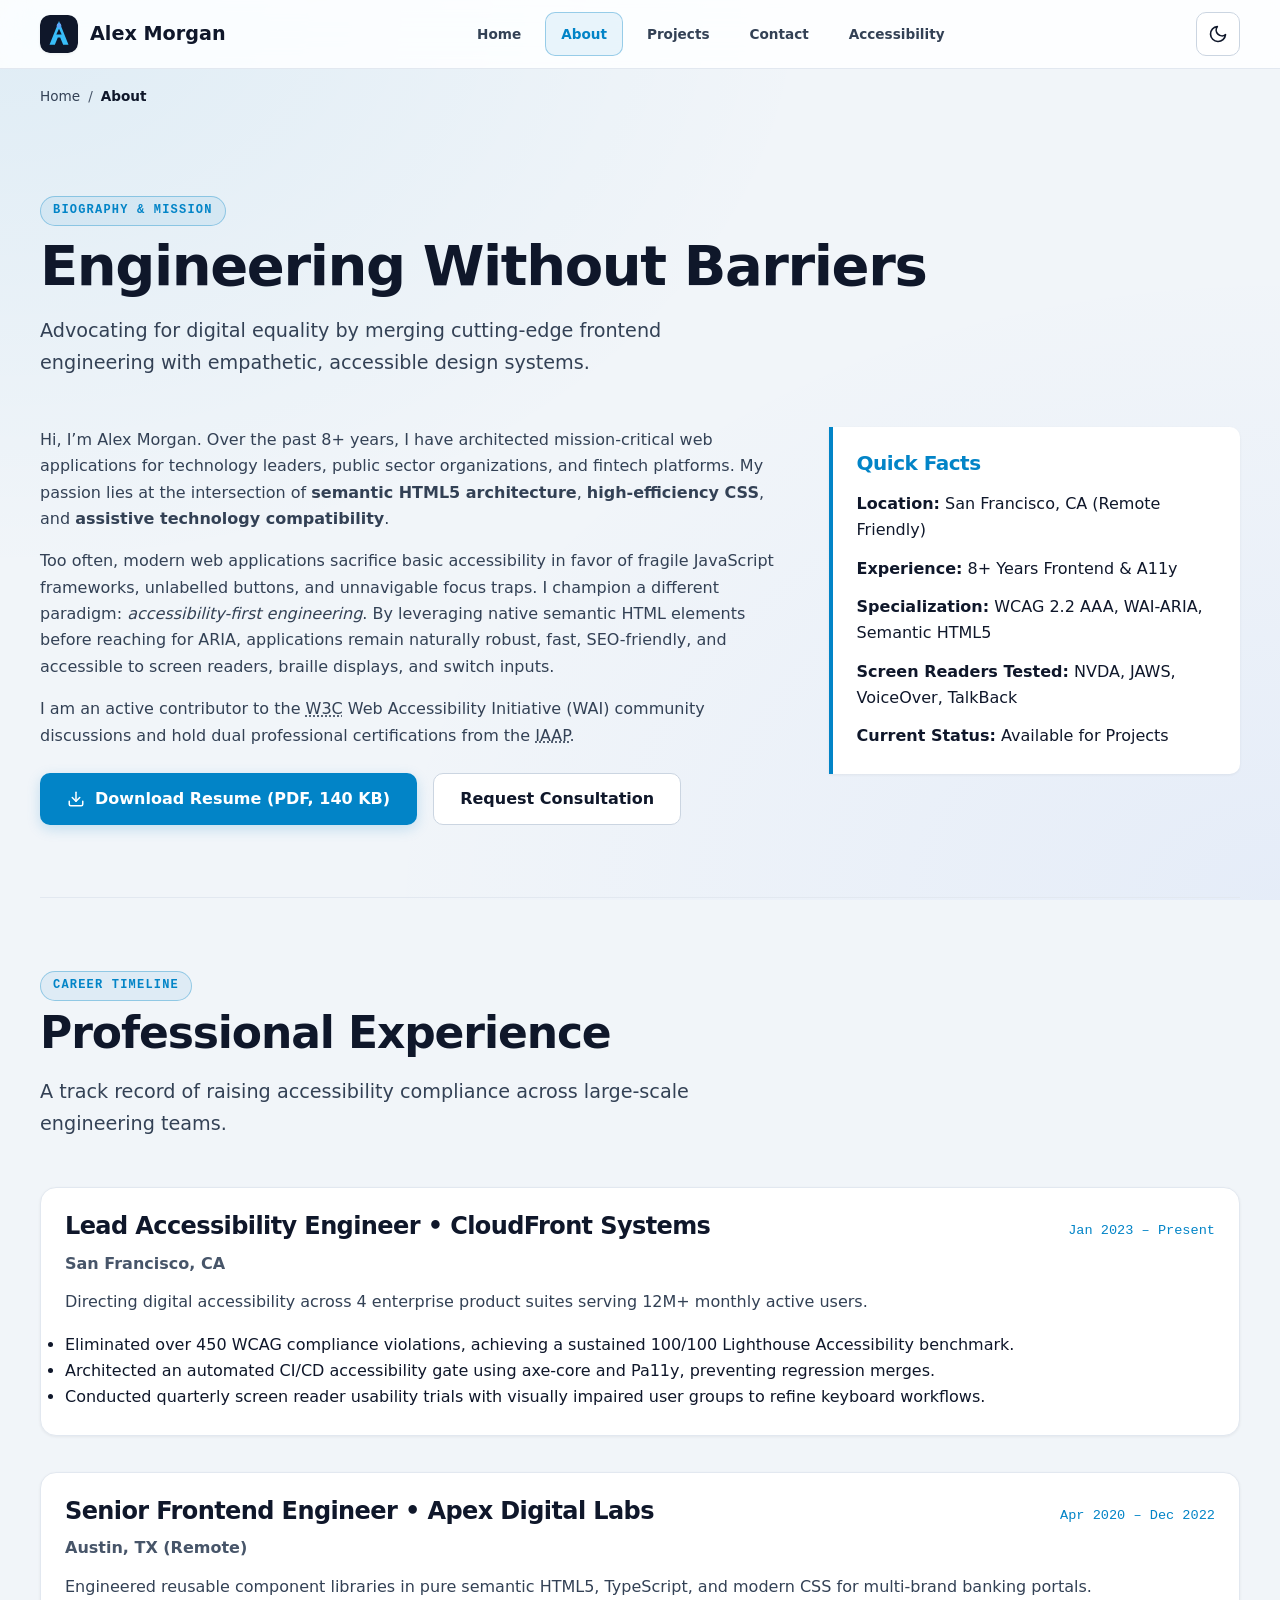
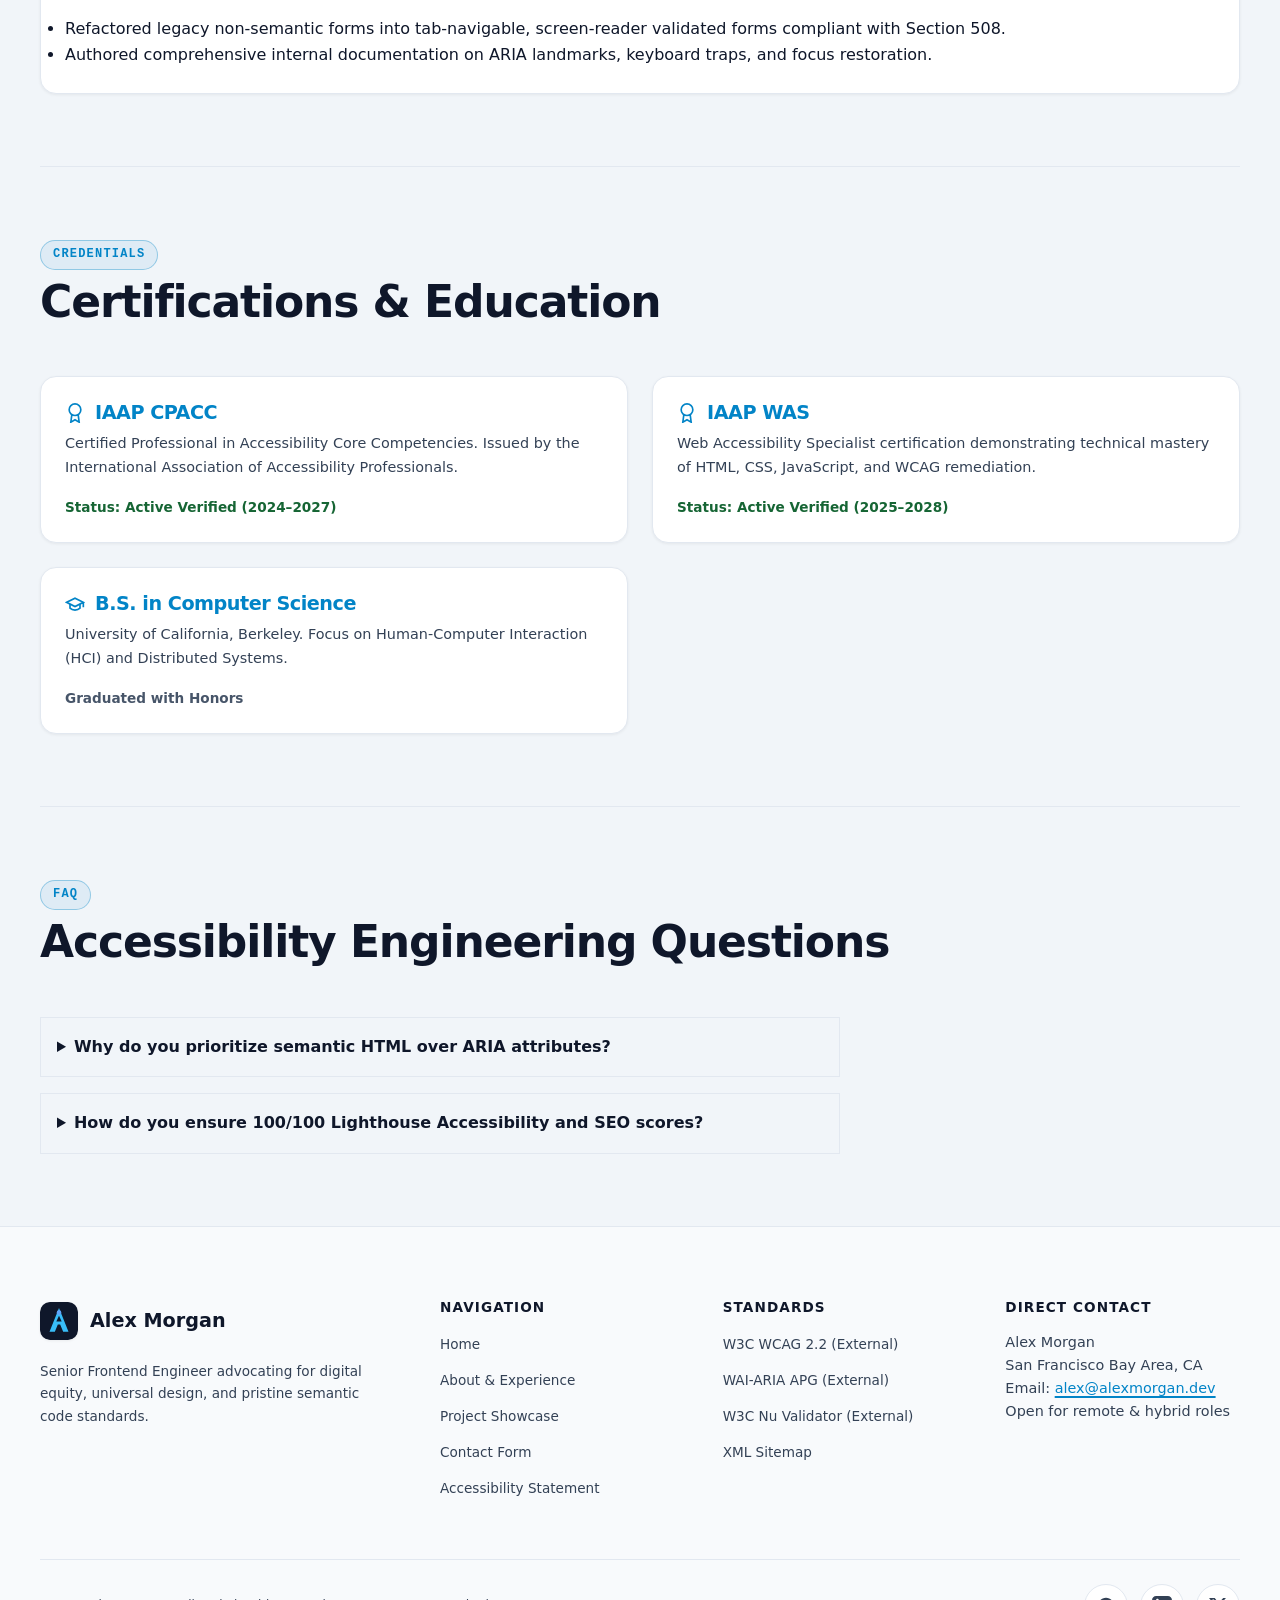
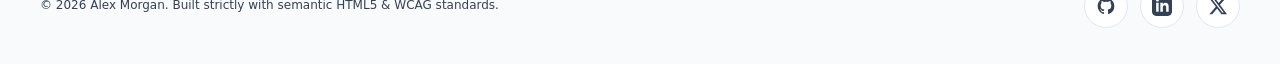
==== commit 5cbbc6f5: "feat(css3): implement advanced CSS3 responsive architecture, dynamic CSS tokens, and mobile-first la" ====
--- a/about.html
+++ b/about.html
@@ -150,7 +150,7 @@
           </p>
         </div>
 
-        <div style="display: grid; grid-template-columns: 2fr 1fr; gap: var(--spacing-2xl); align-items: start;">
+        <div class="about-grid">
           <div>
             <p>
               Hi, I’m Alex Morgan. Over the past 8+ years, I have architected mission-critical web applications for technology leaders, public sector organizations, and fintech platforms. My passion lies at the intersection of <strong>semantic HTML5 architecture</strong>, <strong>high-efficiency CSS</strong>, and <strong>assistive technology compatibility</strong>.
@@ -197,10 +197,10 @@
           <p class="section-subtitle">A track record of raising accessibility compliance across large-scale engineering teams.</p>
         </div>
 
-        <div style="display: flex; flex-direction: column; gap: var(--spacing-xl);">
+        <div class="experience-timeline">
           <!-- Job 1 -->
           <article class="metric-card" aria-labelledby="role-1-title">
-            <div style="display: flex; justify-content: space-between; align-items: baseline; flex-wrap: wrap; gap: 0.5rem; margin-bottom: 0.5rem;">
+            <div class="timeline-header">
               <h3 id="role-1-title" style="margin-bottom: 0;">Lead Accessibility Engineer &bull; CloudFront Systems</h3>
               <time datetime="2023-01/present" style="font-family: var(--font-mono); font-size: 0.85rem; color: var(--accent-primary);">Jan 2023 &ndash; Present</time>
             </div>
@@ -217,7 +217,7 @@
 
           <!-- Job 2 -->
           <article class="metric-card" aria-labelledby="role-2-title">
-            <div style="display: flex; justify-content: space-between; align-items: baseline; flex-wrap: wrap; gap: 0.5rem; margin-bottom: 0.5rem;">
+            <div class="timeline-header">
               <h3 id="role-2-title" style="margin-bottom: 0;">Senior Frontend Engineer &bull; Apex Digital Labs</h3>
               <time datetime="2020-04/2022-12" style="font-family: var(--font-mono); font-size: 0.85rem; color: var(--accent-primary);">Apr 2020 &ndash; Dec 2022</time>
             </div>
--- a/css/styles.css
+++ b/css/styles.css
@@ -1,114 +1,153 @@
 /* ==========================================================================
-   Accessible, Modern Semantic CSS - Portfolio Website
-   Compliant with WCAG 2.1 & 2.2 Level AA / AAA Guidelines
+   ADVANCED CSS3 & MOBILE-FIRST RESPONSIVE ARCHITECTURE
+   Portfolio Website - Conforming to WCAG 2.2 AA / AAA & Modern Web Standards
+   Features:
+   - Dynamic CSS Custom Property Token System (Light/Dark Mode with Ambient Glow)
+   - Mobile-First Progressive Enhancement Breakpoints (min-width: 640px, 768px, 1024px, 1280px)
+   - Complex 2D CSS Grid Layouts (Bento-style metrics, responsive project galleries)
+   - Localized Component Alignment with Flexbox
+   - Fluid Clamp Typography & Spatial Scaling
+   - Glassmorphism & Micro-Interactions with Full Accessibility Parity
    ========================================================================== */
 
 /* --------------------------------------------------------------------------
-   1. Design Tokens & Color Palettes (Tested for Contrast >= 4.5:1 / 7:1)
+   1. Dynamic CSS Custom Properties (Theme Design Tokens)
    -------------------------------------------------------------------------- */
 :root {
-  /* Color Palette - Dark Mode Default */
-  --bg-primary: #0b0f19;
-  --bg-secondary: #111827;
-  --bg-tertiary: #1f2937;
-  --bg-card: #151c2d;
-  --bg-card-hover: #1c263c;
+  /* HSL Color Primitives */
+  --hue-primary: 199;        /* Sky Blue */
+  --hue-secondary: 224;      /* Deep Slate */
+  --hue-accent: 160;         /* Emerald Success */
+  --hue-danger: 0;           /* Ruby Red */
+
+  /* Dark Theme Tokens (Default) */
+  --bg-canvas: #070a13;
+  --bg-primary: #0b1120;
+  --bg-secondary: #0f172a;
+  --bg-surface: #131c31;
+  --bg-surface-elevated: #1a2642;
+  --bg-surface-hover: #1e2c4d;
   
+  --bg-glass: rgba(15, 23, 42, 0.78);
+  --bg-glass-elevated: rgba(19, 28, 49, 0.85);
+
   --text-primary: #f8fafc;
   --text-secondary: #94a3b8;
   --text-muted: #64748b;
-  --text-inverse: #0b0f19;
-  
-  --accent-primary: #38bdf8;       /* Contrast > 9:1 against #0b0f19 */
+  --text-inverse: #070a13;
+
+  --accent-primary: #38bdf8;
   --accent-hover: #7dd3fc;
   --accent-active: #0284c7;
   --accent-subtle: rgba(56, 189, 248, 0.12);
-  
-  --border-subtle: #253046;
-  --border-medium: #374151;
-  --border-strong: #475569;
-  
+  --accent-glow: rgba(56, 189, 248, 0.25);
+
+  --border-subtle: rgba(255, 255, 255, 0.08);
+  --border-medium: rgba(255, 255, 255, 0.14);
+  --border-strong: rgba(255, 255, 255, 0.24);
+  --border-accent: rgba(56, 189, 248, 0.4);
+
   --focus-ring: #38bdf8;
-  --focus-ring-offset: #0b0f19;
-  
-  --color-error: #f87171;          /* Passes AA contrast */
-  --color-error-bg: #451a1a;
+  --focus-ring-offset: #070a13;
+
+  --color-error: #f87171;
+  --color-error-bg: rgba(239, 68, 68, 0.12);
   --color-error-border: #ef4444;
   --color-success: #34d399;
-  --color-success-bg: #064e3b;
+  --color-success-bg: rgba(16, 185, 129, 0.12);
   --color-success-border: #10b981;
-  --color-info: #60a5fa;
-
-  /* Typography */
+
+  /* Fluid Spacing Scale (Mobile-First via Clamp) */
+  --space-2xs: clamp(0.25rem, 0.5vw, 0.375rem);
+  --space-xs:  clamp(0.5rem, 1vw, 0.75rem);
+  --space-sm:  clamp(0.75rem, 1.5vw, 1rem);
+  --space-md:  clamp(1rem, 2vw, 1.5rem);
+  --space-lg:  clamp(1.5rem, 3vw, 2.25rem);
+  --space-xl:  clamp(2rem, 4vw, 3rem);
+  --space-2xl: clamp(3rem, 6vw, 4.5rem);
+  --space-3xl: clamp(4rem, 8vw, 6rem);
+
+  /* Fluid Typography Scale */
   --font-sans: system-ui, -apple-system, BlinkMacSystemFont, "Segoe UI", Roboto, "Helvetica Neue", Arial, sans-serif;
   --font-mono: ui-monospace, SFMono-Regular, Menlo, Monaco, Consolas, "Liberation Mono", "Courier New", monospace;
+
+  --text-xs:   clamp(0.75rem, 0.8vw, 0.825rem);
+  --text-sm:   clamp(0.85rem, 0.9vw, 0.925rem);
+  --text-base: clamp(1rem, 1vw + 0.1rem, 1.075rem);
+  --text-lg:   clamp(1.125rem, 1.5vw, 1.25rem);
+  --text-xl:   clamp(1.25rem, 2vw, 1.5rem);
+  --text-2xl:  clamp(1.5rem, 2.8vw, 2rem);
+  --text-3xl:  clamp(1.85rem, 3.8vw, 2.75rem);
+  --text-4xl:  clamp(2.25rem, 5vw, 3.5rem);
+
+  /* Layout Constrains */
+  --max-width-content: 75rem;     /* 1200px */
+  --header-height: 4.25rem;
   
-  --line-height-normal: 1.6;
-  --line-height-heading: 1.25;
-
-  /* Spacing */
-  --spacing-xs: 0.25rem;
-  --spacing-sm: 0.5rem;
-  --spacing-md: 1rem;
-  --spacing-lg: 1.5rem;
-  --spacing-xl: 2rem;
-  --spacing-2xl: 3rem;
-  --spacing-3xl: 4.5rem;
-  
-  /* Layout */
-  --max-width-content: 72rem;     /* 1152px */
-  --header-height: 4.5rem;
-  --border-radius-sm: 0.375rem;
-  --border-radius-md: 0.5rem;
-  --border-radius-lg: 0.75rem;
-  --border-radius-full: 9999px;
-  
-  /* Elevation */
-  --shadow-sm: 0 1px 3px rgba(0, 0, 0, 0.4);
-  --shadow-md: 0 4px 6px -1px rgba(0, 0, 0, 0.5), 0 2px 4px -2px rgba(0, 0, 0, 0.5);
-  --shadow-lg: 0 10px 15px -3px rgba(0, 0, 0, 0.6), 0 4px 6px -4px rgba(0, 0, 0, 0.6);
-  --shadow-focus: 0 0 0 3px var(--focus-ring-offset), 0 0 0 6px var(--focus-ring);
-}
-
-/* Light Theme Override */
+  --radius-sm: 0.375rem;
+  --radius-md: 0.625rem;
+  --radius-lg: 1rem;
+  --radius-xl: 1.5rem;
+  --radius-full: 9999px;
+
+  /* Sophisticated Shadow Hierarchy */
+  --shadow-sm: 0 1px 3px 0 rgba(0, 0, 0, 0.35);
+  --shadow-md: 0 4px 12px -2px rgba(0, 0, 0, 0.45), 0 2px 6px -1px rgba(0, 0, 0, 0.3);
+  --shadow-lg: 0 12px 28px -4px rgba(0, 0, 0, 0.55), 0 6px 14px -2px rgba(0, 0, 0, 0.4);
+  --shadow-glow: 0 0 35px -5px var(--accent-glow);
+
+  /* Micro-Interaction Transitions */
+  --transition-fast: 150ms cubic-bezier(0.4, 0, 0.2, 1);
+  --transition-normal: 250ms cubic-bezier(0.4, 0, 0.2, 1);
+  --transition-bounce: 350ms cubic-bezier(0.34, 1.56, 0.64, 1);
+}
+
+/* Light Theme Tokens */
 [data-theme="light"] {
-  --bg-primary: #f8fafc;
-  --bg-secondary: #ffffff;
-  --bg-tertiary: #f1f5f9;
-  --bg-card: #ffffff;
-  --bg-card-hover: #f8fafc;
-  
-  --text-primary: #0f172a;        /* Contrast > 16:1 against #f8fafc */
-  --text-secondary: #334155;      /* Contrast > 7:1 against #ffffff */
-  --text-muted: #475569;          /* Contrast > 5.5:1 against #ffffff */
+  --bg-canvas: #f1f5f9;
+  --bg-primary: #ffffff;
+  --bg-secondary: #f8fafc;
+  --bg-surface: #ffffff;
+  --bg-surface-elevated: #f8fafc;
+  --bg-surface-hover: #f1f5f9;
+
+  --bg-glass: rgba(255, 255, 255, 0.85);
+  --bg-glass-elevated: rgba(248, 250, 252, 0.92);
+
+  --text-primary: #0f172a;        /* Contrast > 16:1 */
+  --text-secondary: #334155;      /* Contrast > 7:1 */
+  --text-muted: #475569;          /* Contrast > 5.5:1 */
   --text-inverse: #ffffff;
-  
-  --accent-primary: #0369a1;      /* Contrast > 5.8:1 against #f8fafc */
-  --accent-hover: #0284c7;
-  --accent-active: #0c4a6e;
-  --accent-subtle: rgba(3, 105, 161, 0.08);
-  
+
+  --accent-primary: #0284c7;      /* Contrast > 5.8:1 */
+  --accent-hover: #0369a1;
+  --accent-active: #075985;
+  --accent-subtle: rgba(2, 132, 199, 0.08);
+  --accent-glow: rgba(2, 132, 199, 0.2);
+
   --border-subtle: #e2e8f0;
   --border-medium: #cbd5e1;
   --border-strong: #94a3b8;
-  
+  --border-accent: rgba(2, 132, 199, 0.35);
+
   --focus-ring: #0284c7;
   --focus-ring-offset: #ffffff;
-  
+
   --color-error: #991b1b;
   --color-error-bg: #fef2f2;
   --color-error-border: #dc2626;
   --color-success: #166534;
   --color-success-bg: #f0fdf4;
   --color-success-border: #15803d;
-  
-  --shadow-sm: 0 1px 3px rgba(0, 0, 0, 0.08);
-  --shadow-md: 0 4px 6px -1px rgba(0, 0, 0, 0.1), 0 2px 4px -2px rgba(0, 0, 0, 0.05);
-  --shadow-lg: 0 10px 15px -3px rgba(0, 0, 0, 0.1);
+
+  --shadow-sm: 0 1px 3px 0 rgba(0, 0, 0, 0.06);
+  --shadow-md: 0 4px 12px -2px rgba(0, 0, 0, 0.08), 0 2px 6px -1px rgba(0, 0, 0, 0.04);
+  --shadow-lg: 0 12px 28px -4px rgba(0, 0, 0, 0.12), 0 4px 10px -2px rgba(0, 0, 0, 0.05);
+  --shadow-glow: 0 0 25px -4px rgba(2, 132, 199, 0.15);
 }
 
 /* --------------------------------------------------------------------------
-   2. Reset & Base Elements
+   2. Reset & Universal Defaults
    -------------------------------------------------------------------------- */
 *, *::before, *::after {
   box-sizing: border-box;
@@ -117,37 +156,44 @@
 }
 
 html {
-  font-size: 100%;                /* Respect user browser font size preferences */
+  font-size: 100%;
   scroll-behavior: smooth;
   text-size-adjust: 100%;
+  color-scheme: dark light;
 }
 
 body {
   font-family: var(--font-sans);
-  font-size: 1rem;
-  line-height: var(--line-height-normal);
-  color: var(--text-primary);
-  background-color: var(--bg-primary);
+  font-size: var(--text-base);
+  line-height: 1.65;
+  color: var(--text-primary);
+  background-color: var(--bg-canvas);
+  background-image: 
+    radial-gradient(at 0% 0%, var(--accent-subtle) 0px, transparent 45%),
+    radial-gradient(at 100% 100%, rgba(37, 99, 235, 0.06) 0px, transparent 50%);
+  background-attachment: fixed;
   min-height: 100vh;
   display: flex;
   flex-direction: column;
-  transition: background-color 0.2s ease, color 0.2s ease;
+  transition: background-color var(--transition-normal), color var(--transition-normal);
+  -webkit-font-smoothing: antialiased;
+  -moz-osx-font-smoothing: grayscale;
 }
 
 /* --------------------------------------------------------------------------
-   3. Accessible Focus Indicators (WCAG 2.4.7 & 2.4.13)
+   3. Accessible Focus Indicators (WCAG 2.4.7, 2.4.11, 2.4.13)
    -------------------------------------------------------------------------- */
 :focus {
-  outline: none; /* Removed only in favor of focus-visible below */
+  outline: none;
 }
 
 :focus-visible {
   outline: 3px solid var(--focus-ring);
   outline-offset: 3px;
-  border-radius: var(--border-radius-sm);
-}
-
-/* Windows High Contrast / Forced Colors Mode */
+  border-radius: var(--radius-sm);
+  transition: outline-offset var(--transition-fast);
+}
+
 @media (forced-colors: active) {
   :focus-visible {
     outline: 3px solid Highlight;
@@ -156,7 +202,7 @@
 }
 
 /* --------------------------------------------------------------------------
-   4. Skip Link (WCAG 2.4.1 Bypass Blocks)
+   4. Skip Link Landmark Navigation
    -------------------------------------------------------------------------- */
 .skip-link {
   position: absolute;
@@ -169,10 +215,10 @@
   font-weight: 700;
   font-size: 1rem;
   text-decoration: none;
-  border-radius: var(--border-radius-md);
+  border-radius: var(--radius-md);
   box-shadow: var(--shadow-lg);
   transform: translateY(-200%);
-  transition: transform 0.2s ease;
+  transition: transform var(--transition-fast);
 }
 
 .skip-link:focus {
@@ -182,7 +228,7 @@
 }
 
 /* --------------------------------------------------------------------------
-   5. Screen Reader Only Utility Class (WCAG 4.1.2)
+   5. Screen Reader Utility Class (WCAG 4.1.2)
    -------------------------------------------------------------------------- */
 .sr-only,
 .visually-hidden {
@@ -198,32 +244,33 @@
 }
 
 /* --------------------------------------------------------------------------
-   6. Typography & Headings
+   6. Typography Hierarchy & Elements
    -------------------------------------------------------------------------- */
 h1, h2, h3, h4, h5, h6 {
-  line-height: var(--line-height-heading);
-  color: var(--text-primary);
-  font-weight: 700;
-  letter-spacing: -0.02em;
+  line-height: 1.2;
+  color: var(--text-primary);
+  font-weight: 800;
+  letter-spacing: -0.025em;
+  text-wrap: balance;
 }
 
 h1 {
-  font-size: clamp(2rem, 5vw, 3.25rem);
-  margin-bottom: var(--spacing-md);
+  font-size: var(--text-4xl);
+  margin-bottom: var(--space-sm);
 }
 
 h2 {
-  font-size: clamp(1.5rem, 3.5vw, 2.25rem);
-  margin-bottom: var(--spacing-md);
+  font-size: var(--text-3xl);
+  margin-bottom: var(--space-sm);
 }
 
 h3 {
-  font-size: clamp(1.2rem, 2.5vw, 1.5rem);
-  margin-bottom: var(--spacing-sm);
+  font-size: var(--text-xl);
+  margin-bottom: var(--space-2xs);
 }
 
 p {
-  margin-bottom: var(--spacing-md);
+  margin-bottom: var(--space-sm);
   color: var(--text-secondary);
 }
 
@@ -236,7 +283,7 @@
   text-decoration: underline;
   text-decoration-thickness: 1.5px;
   text-underline-offset: 3px;
-  transition: color 0.15s ease;
+  transition: color var(--transition-fast), text-decoration-thickness var(--transition-fast);
 }
 
 a:hover {
@@ -244,14 +291,22 @@
   text-decoration-thickness: 2.5px;
 }
 
-ul, ol {
-  padding-left: 1.5rem;
-  margin-bottom: var(--spacing-md);
-  color: var(--text-secondary);
-}
-
-li {
-  margin-bottom: 0.35rem;
+mark {
+  background: var(--accent-subtle);
+  color: var(--accent-primary);
+  padding: 0.1em 0.35em;
+  border-radius: var(--radius-sm);
+  border: 1px solid var(--border-accent);
+}
+
+code, kbd {
+  font-family: var(--font-mono);
+  font-size: 0.88em;
+  background-color: var(--bg-surface-elevated);
+  padding: 0.2rem 0.45rem;
+  border-radius: var(--radius-sm);
+  border: 1px solid var(--border-medium);
+  color: var(--accent-primary);
 }
 
 img, svg {
@@ -260,41 +315,26 @@
   height: auto;
 }
 
-code, kbd {
-  font-family: var(--font-mono);
-  font-size: 0.9em;
-  background-color: var(--bg-tertiary);
-  padding: 0.15rem 0.4rem;
-  border-radius: var(--border-radius-sm);
-  border: 1px solid var(--border-subtle);
-  color: var(--accent-primary);
-}
-
 /* --------------------------------------------------------------------------
-   7. Layout & Landmark Elements
+   7. Layout Architecture: Container & Header Landmark
    -------------------------------------------------------------------------- */
 .container {
   width: 100%;
   max-width: var(--max-width-content);
-  margin-left: auto;
-  margin-right: auto;
-  padding-left: var(--spacing-lg);
-  padding-right: var(--spacing-lg);
-}
-
-/* Header & Primary Navigation */
+  margin-inline: auto;
+  padding-inline: var(--space-md);
+}
+
+/* Glassmorphism Header */
 .site-header {
   position: sticky;
   top: 0;
   z-index: 1000;
-  background-color: rgba(11, 15, 25, 0.92);
-  backdrop-filter: blur(12px);
-  -webkit-backdrop-filter: blur(12px);
+  background-color: var(--bg-glass);
+  backdrop-filter: blur(16px) saturate(180%);
+  -webkit-backdrop-filter: blur(16px) saturate(180%);
   border-bottom: 1px solid var(--border-subtle);
-}
-
-[data-theme="light"] .site-header {
-  background-color: rgba(255, 255, 255, 0.92);
+  transition: background-color var(--transition-normal), border-color var(--transition-normal);
 }
 
 .header-container {
@@ -305,33 +345,45 @@
 }
 
 .brand-link {
-  display: flex;
+  display: inline-flex;
   align-items: center;
   gap: 0.75rem;
   text-decoration: none;
   font-weight: 800;
-  font-size: 1.25rem;
-  color: var(--text-primary);
-  min-height: 44px;
+  font-size: var(--text-lg);
+  color: var(--text-primary);
+  min-height: 44px; /* Accessible Touch Target */
+  transition: opacity var(--transition-fast);
+}
+
+.brand-link:hover {
+  opacity: 0.85;
+  text-decoration: none;
 }
 
 .brand-logo {
-  width: 36px;
-  height: 36px;
-  border-radius: var(--border-radius-sm);
-}
-
+  width: 38px;
+  height: 38px;
+  border-radius: var(--radius-md);
+  box-shadow: var(--shadow-sm);
+}
+
+/* Navigation Group & List */
 .nav-group {
   display: flex;
   align-items: center;
-  gap: 1.5rem;
+  gap: var(--space-sm);
+}
+
+.primary-nav {
+  display: none; /* Mobile-first hidden; revealed via mobile toggle or min-width query */
 }
 
 .nav-list {
   display: flex;
-  align-items: center;
+  flex-direction: column;
+  list-style: none;
   gap: 0.5rem;
-  list-style: none;
   padding: 0;
   margin: 0;
 }
@@ -339,33 +391,35 @@
 .nav-link {
   display: inline-flex;
   align-items: center;
-  padding: 0.5rem 0.875rem;
+  padding: 0.625rem 1rem;
   color: var(--text-secondary);
   text-decoration: none;
   font-weight: 600;
-  font-size: 0.95rem;
-  border-radius: var(--border-radius-md);
-  min-height: 44px; /* Touch target minimum */
-  transition: all 0.15s ease;
+  font-size: var(--text-sm);
+  border-radius: var(--radius-md);
+  min-height: 44px;
+  transition: all var(--transition-fast);
 }
 
 .nav-link:hover {
   color: var(--text-primary);
-  background-color: var(--bg-tertiary);
+  background-color: var(--bg-surface-elevated);
+  text-decoration: none;
 }
 
 .nav-link[aria-current="page"] {
   color: var(--accent-primary);
   background-color: var(--accent-subtle);
-  border-bottom: 2px solid var(--accent-primary);
-}
-
-/* Theme Toggle Button */
-.theme-toggle-btn {
-  background: var(--bg-tertiary);
+  box-shadow: inset 0 0 0 1px var(--border-accent);
+}
+
+/* Header Action Buttons */
+.theme-toggle-btn,
+.mobile-menu-toggle {
+  background: var(--bg-surface);
   color: var(--text-primary);
   border: 1px solid var(--border-medium);
-  border-radius: var(--border-radius-md);
+  border-radius: var(--radius-md);
   padding: 0.5rem;
   min-width: 44px;
   min-height: 44px;
@@ -373,38 +427,43 @@
   display: inline-flex;
   align-items: center;
   justify-content: center;
-  transition: background-color 0.2s ease, border-color 0.2s ease;
-}
-
-.theme-toggle-btn:hover {
-  background-color: var(--bg-card-hover);
+  transition: background-color var(--transition-fast), border-color var(--transition-fast), transform var(--transition-fast);
+}
+
+.theme-toggle-btn:hover,
+.mobile-menu-toggle:hover {
+  background-color: var(--bg-surface-hover);
   border-color: var(--accent-primary);
-}
-
-/* Mobile Nav Toggle Button */
-.mobile-menu-toggle {
-  display: none;
-  background: transparent;
-  color: var(--text-primary);
-  border: 1px solid var(--border-medium);
-  border-radius: var(--border-radius-md);
-  padding: 0.5rem;
-  min-width: 44px;
-  min-height: 44px;
-  cursor: pointer;
-  align-items: center;
-  justify-content: center;
-}
-
-/* Main Content Area */
+  transform: translateY(-1px);
+}
+
+/* Mobile Menu Open State */
+.primary-nav.is-open {
+  display: block;
+  position: fixed;
+  top: var(--header-height);
+  left: 0;
+  right: 0;
+  background-color: var(--bg-glass-elevated);
+  backdrop-filter: blur(20px);
+  -webkit-backdrop-filter: blur(20px);
+  border-bottom: 1px solid var(--border-medium);
+  padding: var(--space-md);
+  box-shadow: var(--shadow-lg);
+  z-index: 999;
+}
+
+/* --------------------------------------------------------------------------
+   8. Main Content & Section Architecture
+   -------------------------------------------------------------------------- */
 main {
   flex: 1 0 auto;
 }
 
 .page-section {
-  padding-top: var(--spacing-3xl);
-  padding-bottom: var(--spacing-3xl);
+  padding-block: var(--space-2xl);
   border-bottom: 1px solid var(--border-subtle);
+  position: relative;
 }
 
 .page-section:last-of-type {
@@ -412,181 +471,261 @@
 }
 
 .section-header {
-  margin-bottom: var(--spacing-2xl);
+  margin-bottom: var(--space-xl);
   text-align: left;
 }
 
 .section-subtitle {
-  font-size: 1.125rem;
+  font-size: var(--text-lg);
   color: var(--text-secondary);
-  max-width: 42rem;
+  max-width: 44rem;
+  margin-top: 0.5rem;
 }
 
 .eyebrow {
-  display: inline-block;
+  display: inline-flex;
+  align-items: center;
+  gap: 0.5rem;
   font-family: var(--font-mono);
-  font-size: 0.85rem;
+  font-size: var(--text-xs);
   font-weight: 700;
   text-transform: uppercase;
-  letter-spacing: 0.08em;
+  letter-spacing: 0.1em;
   color: var(--accent-primary);
-  margin-bottom: var(--spacing-xs);
+  margin-bottom: var(--space-2xs);
+  background: var(--accent-subtle);
+  padding: 0.25rem 0.75rem;
+  border-radius: var(--radius-full);
+  border: 1px solid var(--border-accent);
 }
 
 /* --------------------------------------------------------------------------
-   8. Components: Buttons, Cards, Grids
+   9. Component Styles: Buttons, Badges & Groups
    -------------------------------------------------------------------------- */
 .btn {
   display: inline-flex;
   align-items: center;
   justify-content: center;
-  gap: 0.5rem;
-  padding: 0.75rem 1.5rem;
-  font-size: 1rem;
+  gap: 0.625rem;
+  padding: 0.75rem 1.625rem;
+  font-size: var(--text-base);
   font-weight: 600;
   text-decoration: none;
-  border-radius: var(--border-radius-md);
-  border: 2px solid transparent;
+  border-radius: var(--radius-md);
+  border: 1.5px solid transparent;
   cursor: pointer;
-  min-height: 44px; /* Accessible touch target */
-  transition: all 0.2s ease;
+  min-height: 48px; /* Accessible 44px+ touch target */
+  transition: all var(--transition-normal);
+  white-space: nowrap;
 }
 
 .btn-primary {
   background-color: var(--accent-primary);
   color: var(--text-inverse);
-  border-color: var(--accent-primary);
+  box-shadow: 0 4px 14px 0 var(--accent-glow);
 }
 
 .btn-primary:hover {
   background-color: var(--accent-hover);
-  border-color: var(--accent-hover);
   color: var(--text-inverse);
+  text-decoration: none;
+  transform: translateY(-2px);
+  box-shadow: 0 6px 20px 0 var(--accent-glow);
 }
 
 .btn-secondary {
-  background-color: transparent;
-  color: var(--text-primary);
-  border-color: var(--border-strong);
+  background-color: var(--bg-surface);
+  color: var(--text-primary);
+  border-color: var(--border-medium);
 }
 
 .btn-secondary:hover {
-  background-color: var(--bg-tertiary);
+  background-color: var(--bg-surface-hover);
   border-color: var(--accent-primary);
   color: var(--accent-primary);
+  text-decoration: none;
+  transform: translateY(-2px);
 }
 
 .btn-group {
   display: flex;
-  flex-wrap: wrap;
-  gap: 1rem;
-  margin-top: var(--spacing-lg);
-}
-
-/* Hero Section */
+  flex-direction: column;
+  gap: var(--space-sm);
+  margin-top: var(--space-md);
+}
+
+.btn-group-center {
+  justify-content: center;
+}
+
+.section-cta-wrap {
+  margin-top: var(--space-2xl);
+  text-align: center;
+}
+
+.cta-container {
+  text-align: center;
+  max-width: 48rem;
+}
+
+/* --------------------------------------------------------------------------
+   10. Complex 2D CSS Grid Layouts
+   -------------------------------------------------------------------------- */
+
+/* Hero Section Grid (Mobile: 1 column, Desktop: 2 columns) */
 .hero-grid {
   display: grid;
-  grid-template-columns: 1.3fr 0.9fr;
-  align-items: center;
-  gap: var(--spacing-3xl);
-  padding: var(--spacing-2xl) 0;
+  grid-template-columns: 1fr;
+  align-items: center;
+  gap: var(--space-xl);
+  padding-block: var(--space-lg);
 }
 
 .hero-avatar-wrapper {
   display: flex;
   justify-content: center;
   align-items: center;
+  position: relative;
+}
+
+.hero-avatar-wrapper::before {
+  content: "";
+  position: absolute;
+  width: 85%;
+  height: 85%;
+  border-radius: var(--radius-full);
+  background: radial-gradient(circle, var(--accent-glow) 0%, transparent 70%);
+  filter: blur(25px);
+  z-index: 0;
 }
 
 .hero-avatar {
+  position: relative;
+  z-index: 1;
   width: 100%;
-  max-width: 340px;
+  max-width: 320px;
   height: auto;
-  border-radius: var(--border-radius-full);
+  border-radius: var(--radius-full);
   box-shadow: var(--shadow-lg);
-}
-
-/* Feature & Metrics Grid */
+  border: 4px solid var(--border-medium);
+}
+
+/* Bento Metrics Grid */
 .metrics-strip {
   display: grid;
-  grid-template-columns: repeat(auto-fit, minmax(220px, 1fr));
-  gap: var(--spacing-lg);
-  margin-top: var(--spacing-2xl);
+  grid-template-columns: 1fr;
+  gap: var(--space-md);
+  margin-top: var(--space-lg);
 }
 
 .metric-card {
-  background-color: var(--bg-card);
+  background: var(--bg-surface);
   border: 1px solid var(--border-subtle);
-  border-radius: var(--border-radius-lg);
-  padding: var(--spacing-lg);
+  border-radius: var(--radius-lg);
+  padding: var(--space-md);
   box-shadow: var(--shadow-sm);
+  transition: transform var(--transition-normal), border-color var(--transition-normal), box-shadow var(--transition-normal);
+  position: relative;
+  overflow: hidden;
+}
+
+.metric-card::before {
+  content: "";
+  position: absolute;
+  top: 0;
+  left: 0;
+  width: 100%;
+  height: 3px;
+  background: linear-gradient(90deg, transparent, var(--accent-primary), transparent);
+  opacity: 0;
+  transition: opacity var(--transition-normal);
+}
+
+.metric-card:hover {
+  transform: translateY(-4px);
+  border-color: var(--border-accent);
+  box-shadow: var(--shadow-md);
+}
+
+.metric-card:hover::before {
+  opacity: 1;
 }
 
 .metric-value {
-  font-size: 2.25rem;
+  font-size: var(--text-3xl);
   font-weight: 800;
   color: var(--accent-primary);
   line-height: 1.1;
-  margin-bottom: var(--spacing-xs);
+  margin-bottom: var(--space-2xs);
+  font-feature-settings: "tnum";
 }
 
 .metric-label {
-  font-weight: 600;
-  color: var(--text-primary);
-  margin-bottom: var(--spacing-xs);
+  font-weight: 700;
+  font-size: var(--text-base);
+  color: var(--text-primary);
+  margin-bottom: var(--space-2xs);
 }
 
 .metric-desc {
-  font-size: 0.875rem;
+  font-size: var(--text-sm);
   color: var(--text-secondary);
-}
-
-/* Project Cards Grid */
+  line-height: 1.5;
+}
+
+/* Projects Showcase Grid (Auto-Fit 2D Architecture) */
 .projects-grid {
   display: grid;
-  grid-template-columns: repeat(auto-fill, minmax(320px, 1fr));
-  gap: var(--spacing-xl);
+  grid-template-columns: 1fr;
+  gap: var(--space-lg);
 }
 
 .project-card {
-  background-color: var(--bg-card);
+  background: var(--bg-surface);
   border: 1px solid var(--border-subtle);
-  border-radius: var(--border-radius-lg);
+  border-radius: var(--radius-lg);
   overflow: hidden;
   display: flex;
   flex-direction: column;
-  transition: transform 0.2s ease, border-color 0.2s ease, box-shadow 0.2s ease;
+  transition: transform var(--transition-normal), border-color var(--transition-normal), box-shadow var(--transition-normal);
+  box-shadow: var(--shadow-sm);
 }
 
 .project-card:hover {
-  transform: translateY(-4px);
-  border-color: var(--accent-primary);
-  box-shadow: var(--shadow-lg);
+  transform: translateY(-6px);
+  border-color: var(--border-accent);
+  box-shadow: var(--shadow-lg), var(--shadow-glow);
 }
 
 .project-media {
-  background-color: var(--bg-tertiary);
+  background-color: var(--bg-primary);
   aspect-ratio: 16 / 9;
   overflow: hidden;
   border-bottom: 1px solid var(--border-subtle);
+  position: relative;
 }
 
 .project-media img {
   width: 100%;
   height: 100%;
   object-fit: cover;
+  transition: transform var(--transition-normal);
+}
+
+.project-card:hover .project-media img {
+  transform: scale(1.02);
 }
 
 .project-body {
-  padding: var(--spacing-lg);
+  padding: var(--space-md);
   display: flex;
   flex-direction: column;
   flex: 1;
 }
 
 .project-title {
-  font-size: 1.35rem;
-  margin-bottom: var(--spacing-xs);
+  font-size: var(--text-xl);
+  margin-bottom: 0.5rem;
 }
 
 .project-title a {
@@ -599,72 +738,79 @@
 }
 
 .project-desc {
-  font-size: 0.95rem;
+  font-size: var(--text-sm);
   color: var(--text-secondary);
   flex: 1;
-  margin-bottom: var(--spacing-md);
-}
-
+  margin-bottom: var(--space-md);
+  line-height: 1.6;
+}
+
+/* Tag Badges (Flexbox Localized Alignment) */
 .tags-list {
   display: flex;
   flex-wrap: wrap;
   gap: 0.5rem;
   list-style: none;
   padding: 0;
-  margin: 0 0 var(--spacing-md) 0;
+  margin: 0 0 var(--space-md) 0;
 }
 
 .tag-badge {
   font-family: var(--font-mono);
-  font-size: 0.75rem;
+  font-size: var(--text-xs);
   font-weight: 600;
-  padding: 0.25rem 0.6rem;
-  background-color: var(--bg-tertiary);
+  padding: 0.25rem 0.65rem;
+  background-color: var(--bg-surface-elevated);
   color: var(--text-secondary);
-  border-radius: var(--border-radius-sm);
+  border-radius: var(--radius-sm);
   border: 1px solid var(--border-subtle);
 }
 
 .project-actions {
   display: flex;
-  gap: 1rem;
+  flex-wrap: wrap;
+  gap: 0.75rem;
   margin-top: auto;
   align-items: center;
 }
 
-/* Skills Grid */
+/* Skills 2D Grid */
 .skills-grid {
   display: grid;
-  grid-template-columns: repeat(auto-fit, minmax(280px, 1fr));
-  gap: var(--spacing-xl);
+  grid-template-columns: 1fr;
+  gap: var(--space-md);
 }
 
 .skill-category {
-  background-color: var(--bg-card);
+  background: var(--bg-surface);
   border: 1px solid var(--border-subtle);
-  border-radius: var(--border-radius-lg);
-  padding: var(--spacing-lg);
+  border-radius: var(--radius-lg);
+  padding: var(--space-md);
+  box-shadow: var(--shadow-sm);
 }
 
 .skill-category h3 {
   display: flex;
   align-items: center;
-  gap: 0.5rem;
+  gap: 0.625rem;
   color: var(--accent-primary);
+  font-size: var(--text-lg);
 }
 
 .skill-list {
   list-style: none;
   padding: 0;
-  margin: var(--spacing-md) 0 0 0;
+  margin-top: var(--space-sm);
 }
 
 .skill-item {
   display: flex;
   justify-content: space-between;
-  padding: 0.5rem 0;
+  align-items: center;
+  padding-block: 0.6rem;
   border-bottom: 1px solid var(--border-subtle);
   color: var(--text-secondary);
+  font-size: var(--text-sm);
 }
 
 .skill-item:last-child {
@@ -676,24 +822,47 @@
   color: var(--color-success);
 }
 
-/* Semantic Aside / Callout Box */
+/* About Page 2D Grid Architecture */
+.about-grid {
+  display: grid;
+  grid-template-columns: 1fr;
+  gap: var(--space-lg);
+  align-items: start;
+}
+
+.experience-timeline {
+  display: flex;
+  flex-direction: column;
+  gap: var(--space-lg);
+}
+
+.timeline-header {
+  display: flex;
+  flex-direction: column;
+  gap: 0.25rem;
+  margin-bottom: 0.5rem;
+}
+
+/* Semantic Aside / Highlight Callout */
 .aside-callout {
-  background-color: var(--bg-card);
+  background: var(--bg-surface);
   border-left: 4px solid var(--accent-primary);
-  border-radius: 0 var(--border-radius-md) var(--border-radius-md) 0;
-  padding: var(--spacing-lg);
-  margin: var(--spacing-xl) 0;
-}
-
+  border-radius: 0 var(--radius-md) var(--radius-md) 0;
+  padding: var(--space-md);
+  margin-block: var(--space-lg);
+  box-shadow: var(--shadow-sm);
+}
+
+.aside-callout h2,
 .aside-callout h3 {
-  font-size: 1.15rem;
+  font-size: var(--text-lg);
   color: var(--accent-primary);
-  margin-bottom: var(--spacing-xs);
-}
-
-/* Breadcrumbs (WCAG Compliant) */
+  margin-bottom: var(--space-2xs);
+}
+
+/* Breadcrumb Navigation */
 .breadcrumb-nav {
-  margin: var(--spacing-lg) 0;
+  margin-block: var(--space-sm);
 }
 
 .breadcrumb-list {
@@ -704,21 +873,19 @@
   list-style: none;
   padding: 0;
   margin: 0;
-  font-size: 0.9rem;
+  font-size: var(--text-sm);
 }
 
 .breadcrumb-item {
   display: inline-flex;
   align-items: center;
   gap: 0.5rem;
-  margin-bottom: 0;
   color: var(--text-muted);
 }
 
 .breadcrumb-item::after {
   content: "/";
   color: var(--text-muted);
-  aria-hidden: true;
 }
 
 .breadcrumb-item:last-child::after {
@@ -742,33 +909,35 @@
 }
 
 /* --------------------------------------------------------------------------
-   9. Accessible Contact Form Styles
+   11. Contact Layout & Form Components
    -------------------------------------------------------------------------- */
 .contact-layout {
   display: grid;
-  grid-template-columns: 1fr 1.25fr;
-  gap: var(--spacing-3xl);
+  grid-template-columns: 1fr;
+  gap: var(--space-lg);
   align-items: start;
 }
 
-.contact-info-panel {
-  background-color: var(--bg-card);
+.contact-info-panel,
+.form-card {
+  background: var(--bg-surface);
   border: 1px solid var(--border-subtle);
-  border-radius: var(--border-radius-lg);
-  padding: var(--spacing-xl);
+  border-radius: var(--radius-lg);
+  padding: var(--space-md);
+  box-shadow: var(--shadow-md);
 }
 
 .contact-methods {
   list-style: none;
   padding: 0;
-  margin: var(--spacing-lg) 0 0 0;
+  margin-top: var(--space-md);
 }
 
 .contact-method-item {
   display: flex;
   align-items: flex-start;
   gap: 1rem;
-  margin-bottom: var(--spacing-lg);
+  margin-bottom: var(--space-md);
 }
 
 .contact-method-icon {
@@ -776,43 +945,35 @@
   width: 24px;
   height: 24px;
   color: var(--accent-primary);
-  margin-top: 0.2rem;
-}
-
-/* Form Container */
-.form-card {
-  background-color: var(--bg-card);
-  border: 1px solid var(--border-subtle);
-  border-radius: var(--border-radius-lg);
-  padding: var(--spacing-2xl);
-  box-shadow: var(--shadow-md);
-}
-
+  margin-top: 0.15rem;
+}
+
+/* Accessible Form Styling */
 .accessible-form {
   display: flex;
   flex-direction: column;
-  gap: var(--spacing-lg);
+  gap: var(--space-md);
 }
 
 fieldset {
   border: 1px solid var(--border-subtle);
-  border-radius: var(--border-radius-md);
-  padding: var(--spacing-lg);
+  border-radius: var(--radius-md);
+  padding: var(--space-md);
   margin: 0;
 }
 
 legend {
   font-weight: 700;
-  font-size: 1.1rem;
-  color: var(--text-primary);
-  padding: 0 0.5rem;
+  font-size: var(--text-base);
+  color: var(--text-primary);
+  padding-inline: 0.5rem;
 }
 
 .form-group {
   display: flex;
   flex-direction: column;
-  gap: 0.4rem;
-  margin-bottom: var(--spacing-md);
+  gap: 0.35rem;
+  margin-bottom: var(--space-sm);
 }
 
 .form-group:last-child {
@@ -821,7 +982,7 @@
 
 .form-label {
   font-weight: 600;
-  font-size: 0.95rem;
+  font-size: var(--text-sm);
   color: var(--text-primary);
   display: flex;
   justify-content: space-between;
@@ -830,28 +991,27 @@
 
 .required-badge {
   color: var(--color-error);
-  font-size: 0.85rem;
-  font-weight: 600;
+  font-size: var(--text-xs);
+  font-weight: 700;
 }
 
 .form-help-text {
-  font-size: 0.85rem;
+  font-size: var(--text-xs);
   color: var(--text-muted);
-  line-height: 1.4;
-}
-
-/* Inputs, Select, Textarea */
+}
+
+/* Interactive Controls */
 .form-control {
   width: 100%;
   font-family: inherit;
-  font-size: 1rem;
+  font-size: var(--text-base);
   color: var(--text-primary);
   background-color: var(--bg-secondary);
   border: 1.5px solid var(--border-medium);
-  border-radius: var(--border-radius-md);
+  border-radius: var(--radius-md);
   padding: 0.75rem 1rem;
-  min-height: 48px; /* Accessible touch target */
-  transition: border-color 0.15s ease, box-shadow 0.15s ease;
+  min-height: 48px;
+  transition: border-color var(--transition-fast), box-shadow var(--transition-fast);
 }
 
 .form-control:hover {
@@ -865,11 +1025,25 @@
 }
 
 textarea.form-control {
-  min-height: 120px;
+  min-height: 130px;
   resize: vertical;
 }
 
-/* Radio & Checkbox Groups */
+/* Choice & Radios */
+.choice-fieldset {
+  border: 1px solid var(--border-subtle);
+  border-radius: var(--radius-md);
+  padding: var(--space-sm);
+  margin-block: var(--space-sm);
+}
+
+.choice-legend {
+  font-size: var(--text-sm);
+  font-weight: 600;
+  color: var(--text-primary);
+  padding-inline: 0.35rem;
+}
+
 .choice-group {
   display: flex;
   flex-direction: column;
@@ -877,14 +1051,23 @@
   margin-top: 0.5rem;
 }
 
+.form-actions-wrap {
+  display: flex;
+  align-items: center;
+  justify-content: space-between;
+  flex-wrap: wrap;
+  gap: var(--space-sm);
+  margin-top: var(--space-sm);
+}
+
 .choice-label {
   display: flex;
   align-items: center;
   gap: 0.75rem;
-  font-size: 0.95rem;
+  font-size: var(--text-sm);
   color: var(--text-primary);
   cursor: pointer;
-  min-height: 44px; /* Accessible touch target */
+  min-height: 44px;
 }
 
 .choice-input {
@@ -894,7 +1077,7 @@
   cursor: pointer;
 }
 
-/* Validation States */
+/* Validation Feedback Alert States */
 .form-group.has-error .form-control {
   border-color: var(--color-error-border);
   background-color: var(--color-error-bg);
@@ -906,7 +1089,7 @@
 
 .form-error-msg {
   display: none;
-  font-size: 0.85rem;
+  font-size: var(--text-xs);
   font-weight: 600;
   color: var(--color-error);
   align-items: center;
@@ -917,84 +1100,78 @@
   display: flex;
 }
 
-/* Live Alert Summaries */
 .alert-box {
-  border-radius: var(--border-radius-md);
-  padding: var(--spacing-md) var(--spacing-lg);
-  margin-bottom: var(--spacing-lg);
+  border-radius: var(--radius-md);
+  padding: var(--space-sm) var(--space-md);
+  margin-bottom: var(--space-md);
   display: none;
 }
 
 .alert-error {
   background-color: var(--color-error-bg);
   border: 2px solid var(--color-error-border);
-  color: var(--text-primary);
-}
-
+}
+
+.alert-error h2,
 .alert-error h3 {
   color: var(--color-error);
-  font-size: 1.1rem;
+  font-size: var(--text-base);
   margin-bottom: 0.5rem;
-  display: flex;
-  align-items: center;
-  gap: 0.5rem;
 }
 
 .alert-error ul {
+  padding-left: 1.25rem;
   margin-bottom: 0;
-  padding-left: 1.25rem;
 }
 
 .alert-error a {
   color: var(--text-primary);
-  font-weight: 600;
+  font-weight: 700;
   text-decoration: underline;
 }
 
 .alert-success {
   background-color: var(--color-success-bg);
   border: 2px solid var(--color-success-border);
-  color: var(--text-primary);
-}
-
+}
+
+.alert-success h2,
 .alert-success h3 {
   color: var(--color-success);
-  font-size: 1.15rem;
+  font-size: var(--text-lg);
   margin-bottom: 0.5rem;
 }
 
 /* --------------------------------------------------------------------------
-   10. Semantic Footer
+   12. Semantic Footer Landmark
    -------------------------------------------------------------------------- */
 .site-footer {
   margin-top: auto;
   background-color: var(--bg-secondary);
   border-top: 1px solid var(--border-subtle);
-  padding-top: var(--spacing-3xl);
-  padding-bottom: var(--spacing-2xl);
+  padding-block: var(--space-2xl) var(--space-lg);
 }
 
 .footer-grid {
   display: grid;
-  grid-template-columns: 1.5fr 1fr 1fr 1fr;
-  gap: var(--spacing-2xl);
-  margin-bottom: var(--spacing-2xl);
+  grid-template-columns: 1fr;
+  gap: var(--space-xl);
+  margin-bottom: var(--space-xl);
 }
 
 .footer-brand p {
-  margin-top: var(--spacing-sm);
-  font-size: 0.9rem;
+  margin-top: 0.75rem;
+  font-size: var(--text-sm);
   color: var(--text-secondary);
-  max-width: 20rem;
 }
 
 .footer-heading {
-  font-size: 1rem;
+  font-size: var(--text-sm);
   font-weight: 700;
   text-transform: uppercase;
-  letter-spacing: 0.05em;
-  color: var(--text-primary);
-  margin-bottom: var(--spacing-md);
+  letter-spacing: 0.08em;
+  color: var(--text-primary);
+  margin-bottom: var(--space-sm);
 }
 
 .footer-links {
@@ -1010,7 +1187,7 @@
 .footer-links a {
   color: var(--text-secondary);
   text-decoration: none;
-  font-size: 0.9rem;
+  font-size: var(--text-sm);
   display: inline-block;
   min-height: 24px;
 }
@@ -1022,19 +1199,18 @@
 
 .footer-bottom {
   display: flex;
-  justify-content: space-between;
-  align-items: center;
-  flex-wrap: wrap;
+  flex-direction: column;
+  align-items: flex-start;
   gap: 1rem;
-  padding-top: var(--spacing-lg);
+  padding-top: var(--space-md);
   border-top: 1px solid var(--border-subtle);
-  font-size: 0.875rem;
+  font-size: var(--text-xs);
   color: var(--text-muted);
 }
 
 .footer-social-links {
   display: flex;
-  gap: 1rem;
+  gap: 0.75rem;
   list-style: none;
   padding: 0;
   margin: 0;
@@ -1046,12 +1222,12 @@
   justify-content: center;
   width: 44px;
   height: 44px;
-  background-color: var(--bg-tertiary);
+  background-color: var(--bg-surface);
   color: var(--text-secondary);
-  border-radius: var(--border-radius-full);
+  border-radius: var(--radius-full);
   border: 1px solid var(--border-subtle);
   text-decoration: none;
-  transition: all 0.15s ease;
+  transition: all var(--transition-fast);
 }
 
 .social-link:hover {
@@ -1061,80 +1237,108 @@
 }
 
 /* --------------------------------------------------------------------------
-   11. Responsive Design & Breakpoints
+   13. Mobile-First Progressive Enhancement Breakpoints
    -------------------------------------------------------------------------- */
-@media (max-width: 900px) {
+
+/* Small Tablets / Large Phones (min-width: 640px) */
+@media (min-width: 640px) {
+  .btn-group {
+    flex-direction: row;
+  }
+
+  .timeline-header {
+    flex-direction: row;
+    justify-content: space-between;
+    align-items: baseline;
+  }
+
+  .metrics-strip {
+    grid-template-columns: repeat(2, 1fr);
+  }
+
+  .skills-grid {
+    grid-template-columns: repeat(2, 1fr);
+  }
+
+  .footer-grid {
+    grid-template-columns: repeat(2, 1fr);
+  }
+}
+
+/* Tablets & Desktop Viewports (min-width: 768px) */
+@media (min-width: 768px) {
+  .mobile-menu-toggle {
+    display: none; /* Hide hamburger on tablet/desktop */
+  }
+
+  .primary-nav {
+    display: block; /* Persistent horizontal navbar */
+    position: static;
+    background: transparent;
+    padding: 0;
+    box-shadow: none;
+    border: none;
+  }
+
+  .nav-list {
+    flex-direction: row;
+    align-items: center;
+  }
+
+  .projects-grid {
+    grid-template-columns: repeat(2, 1fr);
+  }
+
+  .footer-bottom {
+    flex-direction: row;
+    justify-content: space-between;
+    align-items: center;
+  }
+}
+
+/* Standard Laptops & Desktops (min-width: 1024px) */
+@media (min-width: 1024px) {
   .hero-grid {
-    grid-template-columns: 1fr;
-    text-align: center;
-  }
-
-  .hero-avatar-wrapper {
-    order: -1;
-  }
-
-  .btn-group {
-    justify-content: center;
+    grid-template-columns: 1.35fr 0.85fr;
+  }
+
+  .about-grid {
+    grid-template-columns: 1.8fr 1fr;
+    gap: var(--space-xl);
+  }
+
+  .metrics-strip {
+    grid-template-columns: repeat(4, 1fr);
+  }
+
+  .projects-grid {
+    grid-template-columns: repeat(auto-fit, minmax(min(100%, 340px), 1fr));
   }
 
   .contact-layout {
-    grid-template-columns: 1fr;
+    grid-template-columns: 1fr 1.3fr;
+    gap: var(--space-xl);
   }
 
   .footer-grid {
-    grid-template-columns: 1fr 1fr;
-  }
-}
-
-@media (max-width: 680px) {
+    grid-template-columns: 1.5fr repeat(3, 1fr);
+  }
+
+  .contact-info-panel,
+  .form-card {
+    padding: var(--space-lg);
+  }
+}
+
+/* Large Widescreen Displays (min-width: 1280px) */
+@media (min-width: 1280px) {
   :root {
-    --header-height: 4rem;
-    --spacing-3xl: 3rem;
-  }
-
-  .mobile-menu-toggle {
-    display: inline-flex;
-  }
-
-  .primary-nav {
-    position: fixed;
-    top: var(--header-height);
-    left: 0;
-    right: 0;
-    background-color: var(--bg-secondary);
-    border-bottom: 1px solid var(--border-medium);
-    padding: var(--spacing-lg);
-    box-shadow: var(--shadow-lg);
-    display: none;
-  }
-
-  .primary-nav.is-open {
-    display: block;
-  }
-
-  .nav-list {
-    flex-direction: column;
-    align-items: stretch;
-    gap: 0.5rem;
-  }
-
-  .nav-link {
-    padding: 0.75rem 1rem;
-    border-radius: var(--border-radius-md);
-  }
-
-  .footer-grid {
-    grid-template-columns: 1fr;
-  }
-
-  .footer-bottom {
-    flex-direction: column;
-    align-items: flex-start;
+    --max-width-content: 78rem;
   }
 }
 
 /* --------------------------------------------------------------------------
-   12. Accessibility Preferences Media Queries (Vestibular Safety)
+   14. Vestibular & High Contrast Accessibility Overrides
    -------------------------------------------------------------------------- */
 @media (prefers-reduced-motion: reduce) {
   *, *::before, *::after {
@@ -1143,13 +1347,20 @@
     transition-duration: 0.01ms !important;
     scroll-behavior: auto !important;
   }
-  
+
   .skip-link {
     transition: none !important;
   }
-}
-
-/* Print Stylesheet for Accessible Hardcopy */
+
+  .project-card:hover,
+  .metric-card:hover,
+  .btn:hover,
+  .social-link:hover {
+    transform: none !important;
+  }
+}
+
+/* Print Styles */
 @media print {
   .site-header,
   .site-footer,
@@ -1169,9 +1380,4 @@
     color: #000000 !important;
     text-decoration: underline !important;
   }
-
-  a[href^="http"]::after {
-    content: " (" attr(href) ")";
-    font-size: 0.85em;
-  }
-}
+}
